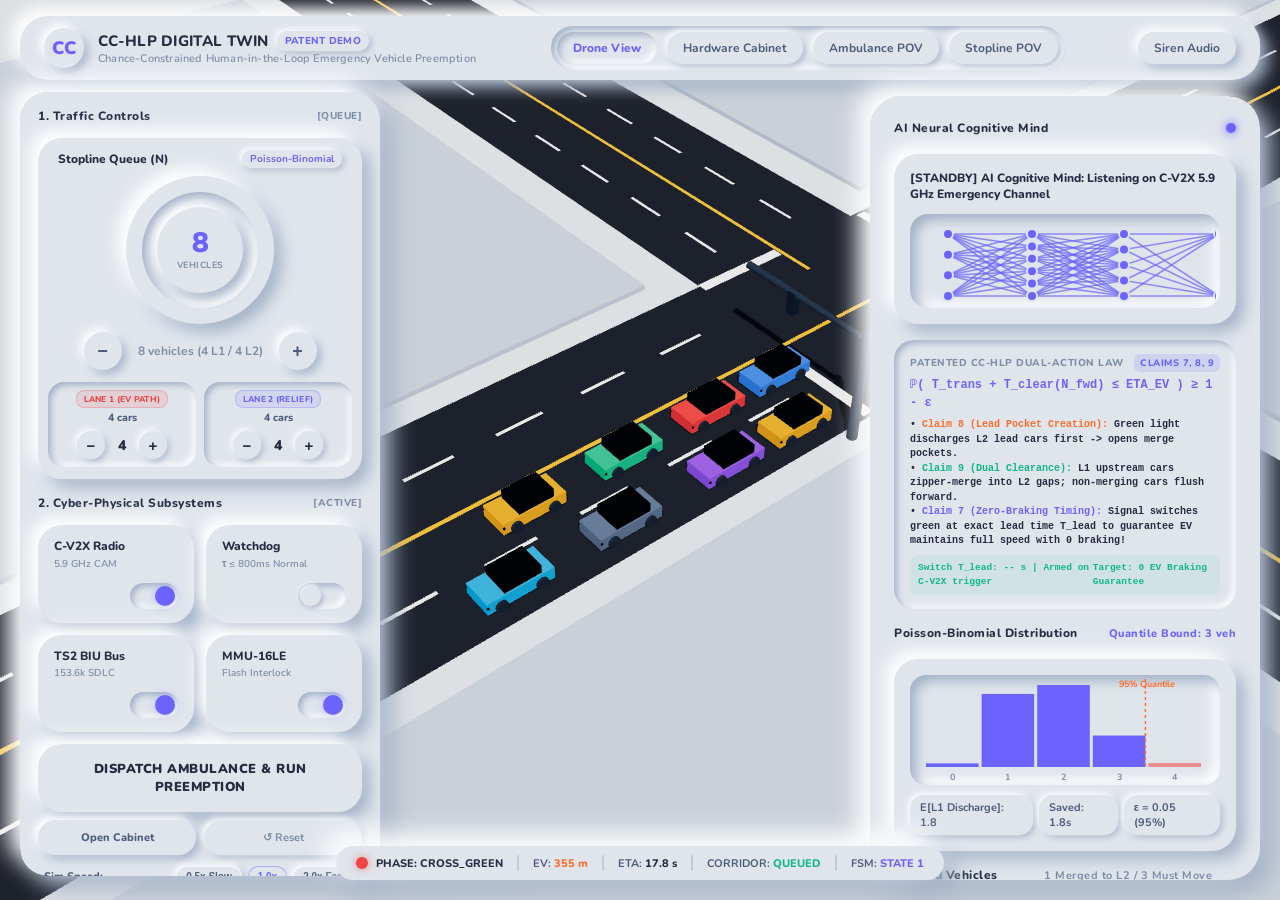
==== cchlp_digital_twin/index.html @ b114ee52 "feat(cchlp): add interactive Three.js digital twin with GitHub Pages deployment and CI workflow" ====
<!DOCTYPE html>
<html lang="en">
<head>
  <meta charset="UTF-8">
  <meta name="viewport" content="width=device-width, initial-scale=1.0">
  <title>CC-HLP Cyber-Physical Digital Twin // Neumorphic Smart-Control Suite</title>
  <link rel="icon" type="image/svg+xml" href="favicon.svg">
  <link rel="preconnect" href="https://fonts.googleapis.com">
  <link rel="preconnect" href="https://fonts.gstatic.com" crossorigin>
  <link href="https://fonts.googleapis.com/css2?family=Nunito:wght@400;600;700;800;900&family=Poppins:wght@400;500;600;700&display=swap" rel="stylesheet">
  <style>
    :root {
      /* Neumorphism Signature Palette */
      --neu-bg: #E0E5EC;
      --neu-light: #FFFFFF;
      --neu-dark: #A3B1C6;
      --neu-slate: #4D5B7C;
      --neu-dark-slate: #242D42;
      --neu-muted: #7E8DA6;
      
      /* Accessibility & Emergency Accents */
      --accent-purple: #6C63FF;
      --accent-purple-glow: rgba(108, 99, 255, 0.35);
      --accent-orange: #FF6D29;
      --accent-green: #10B981;
      --accent-red: #EF4444;
      --accent-amber: #F59E0B;
      --accent-cyan: #0284C7;

      /* Standard Shadows */
      --shadow-extruded: -8px -8px 16px var(--neu-light), 8px 8px 16px var(--neu-dark);
      --shadow-extruded-lg: -12px -12px 24px var(--neu-light), 12px 12px 24px var(--neu-dark);
      --shadow-extruded-sm: -4px -4px 10px var(--neu-light), 4px 4px 10px var(--neu-dark);
      --shadow-extruded-xs: -2px -2px 6px var(--neu-light), 2px 2px 6px var(--neu-dark);

      /* Inset (Pressed / Wells / Tracks) */
      --shadow-inset: inset 4px 4px 8px var(--neu-dark), inset -4px -4px 8px var(--neu-light);
      --shadow-inset-deep: inset 6px 6px 12px var(--neu-dark), inset -6px -6px 12px var(--neu-light);
      --shadow-inset-sm: inset 3px 3px 6px var(--neu-dark), inset -3px -3px 6px var(--neu-light);

      --font-stack: 'Nunito', 'Poppins', -apple-system, BlinkMacSystemFont, "Segoe UI", Roboto, sans-serif;
    }

    * {
      box-sizing: border-box;
      margin: 0;
      padding: 0;
      user-select: none;
      -webkit-font-smoothing: antialiased;
    }

    body, html {
      width: 100%;
      height: 100%;
      overflow: hidden;
      background-color: var(--neu-bg);
      font-family: var(--font-stack);
      color: var(--neu-slate);
    }

    /* 3D WebGL Canvas Layer */
    #webgl-canvas {
      position: absolute;
      top: 0;
      left: 0;
      width: 100%;
      height: 100%;
      z-index: 1;
      outline: none;
    }

    /* Neumorphic Top Navigation Bar */
    header {
      position: absolute;
      top: 16px;
      left: 20px;
      right: 20px;
      height: 64px;
      z-index: 10;
      display: flex;
      align-items: center;
      justify-content: space-between;
      padding: 0 24px;
      background: var(--neu-bg);
      border-radius: 28px;
      box-shadow: var(--shadow-extruded);
    }

    .brand-group {
      display: flex;
      align-items: center;
      gap: 14px;
    }

    .logo-badge {
      width: 40px;
      height: 40px;
      border-radius: 50%;
      background: var(--neu-bg);
      box-shadow: var(--shadow-extruded-sm);
      display: flex;
      align-items: center;
      justify-content: center;
      font-weight: 900;
      font-size: 18px;
      color: var(--accent-purple);
    }

    .brand-title h1 {
      font-size: 15px;
      font-weight: 800;
      color: var(--neu-dark-slate);
      letter-spacing: 0.3px;
      display: flex;
      align-items: center;
      gap: 8px;
    }

    .brand-title p {
      font-size: 11px;
      font-weight: 600;
      color: var(--neu-muted);
      letter-spacing: 0.2px;
    }

    /* Camera Switcher Buttons (Neumorphic Inset/Extruded Toggle Group) */
    .camera-switcher {
      display: flex;
      gap: 10px;
      background: var(--neu-bg);
      padding: 6px;
      border-radius: 24px;
      box-shadow: var(--shadow-inset-sm);
    }

    .cam-btn {
      background: var(--neu-bg);
      border: none;
      color: var(--neu-slate);
      padding: 8px 16px;
      border-radius: 20px;
      font-size: 12px;
      font-weight: 700;
      font-family: inherit;
      cursor: pointer;
      transition: all 0.2s cubic-bezier(0.4, 0, 0.2, 1);
      display: flex;
      align-items: center;
      gap: 6px;
      box-shadow: var(--shadow-extruded-xs);
    }

    .cam-btn:hover {
      color: var(--neu-dark-slate);
      transform: translateY(-1px);
    }

    .cam-btn.active {
      color: var(--accent-purple);
      box-shadow: var(--shadow-inset-sm);
      transform: translateY(0);
      font-weight: 800;
    }

    .header-actions {
      display: flex;
      align-items: center;
      gap: 12px;
    }

    .siren-toggle {
      background: var(--neu-bg);
      border: none;
      border-radius: 20px;
      color: var(--neu-slate);
      padding: 8px 16px;
      font-size: 12px;
      font-weight: 700;
      font-family: inherit;
      cursor: pointer;
      display: flex;
      align-items: center;
      gap: 6px;
      box-shadow: var(--shadow-extruded-sm);
      transition: all 0.2s ease;
    }

    .siren-toggle:hover {
      transform: translateY(-1px);
    }

    .siren-toggle.active {
      box-shadow: var(--shadow-inset-sm);
      color: var(--accent-red);
      font-weight: 800;
    }

    /* Left Control Sidebar in Soft Neumorphism */
    .left-panel {
      position: absolute;
      top: 92px;
      left: 20px;
      width: 360px;
      max-height: calc(100vh - 116px);
      z-index: 10;
      background: var(--neu-bg);
      border-radius: 28px;
      padding: 16px 18px 32px 18px;
      overflow-y: auto;
      box-shadow: var(--shadow-extruded-lg);
      display: flex;
      flex-direction: column;
      gap: 12px;
      transition: transform 0.4s cubic-bezier(0.16, 1, 0.3, 1), opacity 0.35s ease;
    }

    .panel-heading {
      font-size: 12px;
      font-weight: 800;
      letter-spacing: 0.5px;
      color: var(--neu-dark-slate);
      display: flex;
      align-items: center;
      justify-content: space-between;
      padding-bottom: 2px;
    }

    /* =========================================================================
       SIGNATURE NEUMORPHIC THERMOSTAT DIAL (QUEUE COUNT N)
       ========================================================================= */
    .dial-card {
      background: var(--neu-bg);
      border-radius: 24px;
      padding: 12px 10px;
      box-shadow: var(--shadow-extruded);
      display: flex;
      flex-direction: column;
      align-items: center;
      gap: 8px;
    }

    .dial-header {
      width: 100%;
      display: flex;
      justify-content: space-between;
      align-items: center;
      padding: 0 10px;
    }

    .dial-header h3 {
      font-size: 12px;
      font-weight: 800;
      color: var(--neu-dark-slate);
    }

    .dial-header span {
      font-size: 10px;
      font-weight: 700;
      color: var(--accent-purple);
      background: var(--neu-bg);
      padding: 2px 8px;
      border-radius: 10px;
      box-shadow: var(--shadow-extruded-xs);
    }

    .thermostat-dial-wrapper {
      position: relative;
      width: 148px;
      height: 148px;
      display: flex;
      align-items: center;
      justify-content: center;
    }

    /* Outer Extruded Base Ring */
    .dial-outer-ring {
      width: 148px;
      height: 148px;
      border-radius: 50%;
      background: var(--neu-bg);
      box-shadow: var(--shadow-extruded);
      display: flex;
      align-items: center;
      justify-content: center;
    }

    /* Concave Inset Track Ring */
    .dial-inset-track {
      width: 116px;
      height: 116px;
      border-radius: 50%;
      background: var(--neu-bg);
      box-shadow: var(--shadow-inset-deep);
      display: flex;
      align-items: center;
      justify-content: center;
    }

    /* Center Extruded Knob */
    .dial-center-knob {
      width: 86px;
      height: 86px;
      border-radius: 50%;
      background: var(--neu-bg);
      box-shadow: -5px -5px 12px var(--neu-light), 5px 5px 12px var(--neu-dark);
      display: flex;
      flex-direction: column;
      align-items: center;
      justify-content: center;
      cursor: pointer;
      transition: transform 0.2s cubic-bezier(0.175, 0.885, 0.32, 1.275);
    }

    .dial-center-knob:hover {
      transform: scale(1.02);
    }

    .dial-center-knob:active {
      box-shadow: var(--shadow-inset-sm);
    }

    .dial-val-number {
      font-size: 28px;
      font-weight: 900;
      line-height: 1;
      color: var(--accent-purple);
      letter-spacing: -1px;
    }

    .dial-val-label {
      font-size: 9px;
      font-weight: 700;
      color: var(--neu-muted);
      text-transform: uppercase;
      letter-spacing: 0.5px;
      margin-top: 2px;
    }

    /* Stepper Buttons for Circular Dial */
    .dial-controls {
      display: flex;
      align-items: center;
      gap: 16px;
    }

    .dial-btn {
      width: 38px;
      height: 38px;
      border-radius: 50%;
      background: var(--neu-bg);
      border: none;
      box-shadow: var(--shadow-extruded-sm);
      color: var(--neu-slate);
      font-size: 18px;
      font-weight: 800;
      cursor: pointer;
      display: flex;
      align-items: center;
      justify-content: center;
      transition: all 0.15s ease;
    }

    .dial-btn:hover {
      color: var(--accent-purple);
      transform: scale(1.05);
    }

    .dial-btn:active {
      box-shadow: var(--shadow-inset-sm);
      transform: scale(0.96);
    }

    /* Independent Dual-Lane Stepper Grid */
    .lane-queue-grid {
      width: 100%;
      display: grid;
      grid-template-columns: 1fr 1fr;
      gap: 8px;
      margin-top: 4px;
    }

    .lane-queue-card {
      background: var(--neu-bg);
      border-radius: 16px;
      padding: 8px 6px;
      box-shadow: var(--shadow-inset-sm);
      display: flex;
      flex-direction: column;
      align-items: center;
      gap: 6px;
    }

    .lane-queue-header {
      display: flex;
      flex-direction: column;
      align-items: center;
      gap: 2px;
      width: 100%;
    }

    .lane-badge {
      font-size: 8.5px;
      font-weight: 800;
      padding: 2px 7px;
      border-radius: 8px;
      letter-spacing: 0.3px;
    }

    .l1-badge {
      background: rgba(239, 68, 68, 0.12);
      color: var(--accent-red);
      border: 1px solid rgba(239, 68, 68, 0.25);
    }

    .l2-badge {
      background: rgba(108, 99, 255, 0.12);
      color: var(--accent-purple);
      border: 1px solid rgba(108, 99, 255, 0.25);
    }

    .lane-count-val {
      font-size: 10.5px;
      font-weight: 800;
      color: var(--neu-slate);
    }

    .lane-stepper-row {
      display: flex;
      align-items: center;
      justify-content: center;
      gap: 8px;
    }

    .dial-btn-sm {
      width: 28px;
      height: 28px;
      border-radius: 50%;
      background: var(--neu-bg);
      border: none;
      box-shadow: var(--shadow-extruded-xs);
      color: var(--neu-dark-slate);
      font-size: 15px;
      font-weight: 800;
      cursor: pointer;
      display: flex;
      align-items: center;
      justify-content: center;
      transition: all 0.15s ease;
    }

    .dial-btn-sm:hover {
      box-shadow: -2px -2px 6px var(--neu-light), 2px 2px 6px var(--neu-dark);
      color: var(--accent-purple);
    }

    .dial-btn-sm:active {
      box-shadow: var(--shadow-inset-xs);
      transform: scale(0.94);
    }

    .lane-stepper-display {
      font-size: 14px;
      font-weight: 900;
      color: var(--neu-dark-slate);
      min-width: 18px;
      text-align: center;
    }

    /* =========================================================================
       4 ROOM TOGGLE CARDS (CYBER-PHYSICAL SUBSYSTEMS)
       ========================================================================= */
    .toggle-grid {
      display: grid;
      grid-template-columns: repeat(2, 1fr);
      gap: 12px;
    }

    .neu-toggle-card {
      background: var(--neu-bg);
      border-radius: 24px;
      padding: 14px 16px;
      box-shadow: var(--shadow-extruded);
      display: flex;
      flex-direction: column;
      justify-content: space-between;
      gap: 12px;
      transition: all 0.2s ease;
      cursor: pointer;
    }

    .neu-toggle-card:hover {
      transform: translateY(-2px);
    }

    .toggle-text h4 {
      font-size: 12px;
      font-weight: 800;
      color: var(--neu-dark-slate);
      line-height: 1.3;
    }

    .toggle-text p {
      font-size: 10px;
      font-weight: 600;
      color: var(--neu-muted);
      margin-top: 2px;
    }

    /* Neumorphic Sliding Switch */
    .neu-switch {
      align-self: flex-end;
      width: 48px;
      height: 26px;
      border-radius: 13px;
      background: var(--neu-bg);
      box-shadow: var(--shadow-inset-sm);
      position: relative;
      cursor: pointer;
      transition: background 0.25s ease;
    }

    .neu-switch-knob {
      position: absolute;
      top: 3px;
      left: 3px;
      width: 20px;
      height: 20px;
      border-radius: 50%;
      background: var(--neu-bg);
      box-shadow: -2px -2px 5px var(--neu-light), 2px 2px 5px var(--neu-dark);
      transition: transform 0.25s cubic-bezier(0.175, 0.885, 0.32, 1.275), background 0.2s ease;
    }

    .neu-toggle-card.active .neu-switch-knob {
      transform: translateX(22px);
      background: var(--accent-purple);
      box-shadow: 0 0 10px var(--accent-purple-glow);
    }

    .neu-toggle-card.danger.active .neu-switch-knob {
      transform: translateX(22px);
      background: var(--accent-red);
      box-shadow: 0 0 10px rgba(239, 68, 68, 0.5);
    }

    /* =========================================================================
       PILL SLIDERS (CONTINUOUS SIMULATION PARAMETERS)
       ========================================================================= */
    .slider-card {
      background: var(--neu-bg);
      border-radius: 24px;
      padding: 16px 18px;
      box-shadow: var(--shadow-extruded);
      display: flex;
      flex-direction: column;
      gap: 10px;
    }

    .slider-label-row {
      display: flex;
      justify-content: space-between;
      align-items: center;
      font-size: 12px;
      font-weight: 700;
      color: var(--neu-slate);
    }

    .slider-val-tag {
      font-weight: 800;
      color: var(--accent-purple);
      font-size: 12px;
    }

    /* Inset Pill Slider Track */
    .pill-slider-container {
      position: relative;
      width: 100%;
      height: 16px;
      background: var(--neu-bg);
      border-radius: 8px;
      box-shadow: var(--shadow-inset-deep);
      display: flex;
      align-items: center;
      cursor: pointer;
    }

    .pill-slider-fill {
      height: 10px;
      margin-left: 3px;
      border-radius: 5px;
      background: linear-gradient(90deg, #6C63FF, #8B85FF);
      pointer-events: none;
      transition: width 0.08s ease;
    }

    .pill-slider-input {
      position: absolute;
      top: 0;
      left: 0;
      width: 100%;
      height: 100%;
      opacity: 0;
      cursor: pointer;
      margin: 0;
    }

    /* =========================================================================
       TACTILE ACTION BUTTONS
       ========================================================================= */
    .btn-neu-primary {
      background: var(--neu-bg);
      color: var(--neu-dark-slate);
      border: none;
      padding: 16px 20px;
      border-radius: 24px;
      font-family: inherit;
      font-weight: 900;
      font-size: 13px;
      letter-spacing: 0.5px;
      cursor: pointer;
      display: flex;
      align-items: center;
      justify-content: center;
      gap: 10px;
      box-shadow: var(--shadow-extruded);
      transition: all 0.2s cubic-bezier(0.16, 1, 0.3, 1);
    }

    .btn-neu-primary:hover {
      transform: translateY(-2px);
      color: var(--accent-purple);
      box-shadow: var(--shadow-extruded-lg);
    }

    .btn-neu-primary:active, .btn-neu-primary.running {
      transform: translateY(1px);
      box-shadow: var(--shadow-inset);
      color: var(--accent-purple);
    }

    .btn-neu-cabinet {
      background: var(--neu-bg);
      border: none;
      color: var(--neu-slate);
      padding: 13px 18px;
      border-radius: 20px;
      font-family: inherit;
      font-weight: 800;
      font-size: 12px;
      cursor: pointer;
      display: flex;
      align-items: center;
      justify-content: center;
      gap: 8px;
      box-shadow: var(--shadow-extruded-sm);
      transition: all 0.2s ease;
    }

    .btn-neu-cabinet:hover {
      color: var(--accent-purple);
      transform: translateY(-1px);
    }

    .btn-neu-cabinet:active {
      box-shadow: var(--shadow-inset-sm);
      transform: translateY(0);
    }

    .btn-neu-reset {
      background: var(--neu-bg);
      border: none;
      color: var(--neu-muted);
      padding: 11px 16px;
      border-radius: 18px;
      font-family: inherit;
      font-weight: 700;
      font-size: 12px;
      cursor: pointer;
      box-shadow: var(--shadow-extruded-xs);
      transition: all 0.2s;
    }

    .btn-neu-reset:hover {
      color: var(--neu-dark-slate);
    }

    .btn-neu-reset:active {
      box-shadow: var(--shadow-inset-sm);
    }

    .sim-speed-btn {
      background: var(--neu-bg);
      border: 1px solid rgba(255, 255, 255, 0.7);
      border-radius: 12px;
      padding: 4px 9px;
      font-size: 10px;
      font-weight: 800;
      color: var(--neu-slate);
      box-shadow: var(--shadow-extruded-xs);
      cursor: pointer;
      transition: all 0.2s cubic-bezier(0.16, 1, 0.3, 1);
    }

    .sim-speed-btn:hover {
      color: var(--accent-purple);
      transform: translateY(-1px);
    }

    .sim-speed-btn.active {
      box-shadow: var(--shadow-inset-xs);
      color: var(--accent-purple);
      border-color: rgba(108, 99, 255, 0.45);
      background: var(--neu-bg);
    }

    /* =========================================================================
       RIGHT AI MIND & PATENT COGNITIVE PANEL
       ========================================================================= */
    .right-panel {
      position: absolute;
      top: 96px;
      right: 20px;
      width: 390px;
      max-height: calc(100vh - 116px);
      z-index: 10;
      background: var(--neu-bg);
      border-radius: 32px;
      padding: 24px;
      overflow-y: auto;
      box-shadow: var(--shadow-extruded-lg);
      display: flex;
      flex-direction: column;
      gap: 20px;
    }

    /* AI Neural Cognitive Monitor */
    .neu-neural-card {
      background: var(--neu-bg);
      border-radius: 24px;
      padding: 16px;
      box-shadow: var(--shadow-extruded);
      display: flex;
      flex-direction: column;
      gap: 12px;
    }

    .thinking-status {
      display: flex;
      align-items: center;
      gap: 8px;
      font-size: 12px;
      font-weight: 800;
      color: var(--neu-dark-slate);
    }

    .pulse-dot {
      width: 10px;
      height: 10px;
      border-radius: 50%;
      background: var(--accent-purple);
      box-shadow: 0 0 10px var(--accent-purple);
      animation: pulse-ring 1.8s infinite;
    }

    @keyframes pulse-ring {
      0% { transform: scale(0.9); opacity: 0.6; }
      50% { transform: scale(1.3); opacity: 1; }
      100% { transform: scale(0.9); opacity: 0.6; }
    }

    .neu-svg-box {
      width: 100%;
      height: 94px;
      background: var(--neu-bg);
      border-radius: 18px;
      box-shadow: var(--shadow-inset-deep);
      overflow: hidden;
      padding: 4px;
    }

    /* Math Formula Block */
    .neu-math-block {
      background: var(--neu-bg);
      border-radius: 20px;
      padding: 14px 16px;
      box-shadow: var(--shadow-inset-sm);
      font-family: 'Courier New', monospace;
      font-size: 12px;
      line-height: 1.5;
      color: var(--neu-dark-slate);
    }

    .math-formula-title {
      font-size: 10px;
      text-transform: uppercase;
      color: var(--neu-muted);
      margin-bottom: 4px;
      font-family: var(--font-stack);
      font-weight: 800;
      letter-spacing: 0.5px;
    }

    /* Distribution Canvas Card */
    .neu-dist-card {
      background: var(--neu-bg);
      border-radius: 24px;
      padding: 16px;
      box-shadow: var(--shadow-extruded);
      display: flex;
      flex-direction: column;
      gap: 10px;
    }

    .cvs-inset-well {
      width: 100%;
      height: 110px;
      border-radius: 16px;
      background: var(--neu-bg);
      box-shadow: var(--shadow-inset-deep);
      overflow: hidden;
      display: flex;
      align-items: center;
      justify-content: center;
    }

    #dist-canvas {
      width: 100%;
      height: 110px;
      display: block;
    }

    .dist-meta {
      display: flex;
      justify-content: space-between;
      gap: 6px;
    }

    .dist-badge {
      background: var(--neu-bg);
      padding: 5px 10px;
      border-radius: 14px;
      box-shadow: var(--shadow-extruded-xs);
      font-size: 11px;
      font-weight: 700;
      color: var(--neu-slate);
    }

    /* Live Queued Vehicles Feasibility Feed */
    .vehicle-p-list {
      display: flex;
      flex-direction: column;
      gap: 8px;
      max-height: 160px;
      overflow-y: auto;
      padding: 4px;
    }

    .neu-v-item {
      display: flex;
      align-items: center;
      justify-content: space-between;
      background: var(--neu-bg);
      padding: 10px 14px;
      border-radius: 18px;
      box-shadow: var(--shadow-extruded-sm);
      font-size: 12px;
      font-weight: 700;
      transition: all 0.2s ease;
    }

    .neu-v-item:hover {
      transform: translateX(2px);
    }

    .neu-p-bar-track {
      width: 64px;
      height: 8px;
      background: var(--neu-bg);
      box-shadow: var(--shadow-inset-sm);
      border-radius: 4px;
      overflow: hidden;
      margin-left: 8px;
    }

    .neu-p-bar-fill {
      height: 100%;
      border-radius: 4px;
      transition: width 0.3s ease;
    }

    /* =========================================================================
       BOTTOM TELEMETRY BANNER
       ========================================================================= */
    .telemetry-banner {
      position: absolute;
      bottom: 20px;
      left: 50%;
      transform: translateX(-50%);
      z-index: 20;
      background: var(--neu-bg);
      border-radius: 24px;
      padding: 9px 20px;
      display: flex;
      align-items: center;
      gap: 14px;
      font-size: 11px;
      font-weight: 700;
      box-shadow: var(--shadow-extruded-lg);
      color: var(--neu-slate);
      white-space: nowrap;
      pointer-events: auto;
    }

    .signal-indicator {
      display: flex;
      align-items: center;
      gap: 8px;
      font-weight: 800;
      color: var(--neu-dark-slate);
    }

    .signal-bulb {
      width: 12px;
      height: 12px;
      border-radius: 50%;
      background: var(--accent-red);
      box-shadow: 0 0 10px rgba(239, 68, 68, 0.6);
      transition: all 0.3s ease;
    }

    .signal-bulb.green {
      background: var(--accent-green);
      box-shadow: 0 0 12px rgba(16, 185, 129, 0.8);
    }

    .signal-bulb.amber {
      background: var(--accent-amber);
      box-shadow: 0 0 12px rgba(245, 158, 11, 0.8);
    }

    .telemetry-divider {
      width: 2px;
      height: 16px;
      background: var(--neu-dark);
      border-radius: 1px;
      opacity: 0.5;
    }

    /* =========================================================================
       NEMA TS2 CABINET HARDWARE INSPECTION CARDS (RIGHT PANEL INTEGRATION)
       ========================================================================= */
    #panel-cabinet-view {
      animation: fadeIn 0.3s cubic-bezier(0.16, 1, 0.3, 1);
    }

    @keyframes fadeIn {
      from { opacity: 0; transform: translateY(8px); }
      to { opacity: 1; transform: translateY(0); }
    }

    .neu-hw-card {
      background: var(--neu-bg);
      border-radius: 16px;
      padding: 9px 12px;
      box-shadow: var(--shadow-extruded-sm);
      cursor: pointer;
      transition: all 0.2s;
      display: flex;
      flex-direction: column;
      gap: 4px;
      border: 1px solid rgba(255, 255, 255, 0.6);
    }

    .neu-hw-card:hover {
      transform: translateY(-2px);
      box-shadow: var(--shadow-extruded);
    }

    .neu-hw-card.selected {
      box-shadow: var(--shadow-inset-sm);
      background: var(--neu-bg);
      border-color: rgba(108, 99, 255, 0.4);
    }

    .hw-icon {
      font-size: 16px;
    }

    .hw-name {
      font-size: 12px;
      font-weight: 800;
      color: var(--neu-dark-slate);
    }

    .hw-claim {
      font-size: 9.5px;
      color: var(--accent-purple);
      font-weight: 800;
    }

    .hw-desc {
      font-size: 10.5px;
      font-weight: 600;
      color: var(--neu-muted);
      line-height: 1.35;
    }

    .neu-hw-detail {
      background: var(--neu-bg);
      border-radius: 16px;
      padding: 12px 14px;
      box-shadow: var(--shadow-inset-sm);
      font-size: 11px;
      line-height: 1.45;
    }

    /* Custom Neumorphic Scrollbar */
    ::-webkit-scrollbar {
      width: 6px;
    }
    ::-webkit-scrollbar-track {
      background: var(--neu-bg);
    }
    ::-webkit-scrollbar-thumb {
      background: var(--neu-dark);
      border-radius: 3px;
    }
  </style>
  <script src="three.min.js"></script>
</head>
<body>

  <!-- WebGL Render Canvas -->
  <div id="webgl-canvas"></div>

  <!-- Neumorphic Header -->
  <header>
    <div class="brand-group">
      <div class="logo-badge">CC</div>
      <div class="brand-title">
        <h1>CC-HLP DIGITAL TWIN <span style="font-size:10px; padding:3px 8px; border-radius:12px; background:var(--neu-bg); color:var(--accent-purple); box-shadow:var(--shadow-extruded-xs); font-weight:800;">PATENT DEMO</span></h1>
        <p>Chance-Constrained Human-in-the-Loop Emergency Vehicle Preemption</p>
      </div>
    </div>

    <!-- Camera Switcher -->
    <div class="camera-switcher">
      <button class="cam-btn active" id="btn-cam-drone" title="Wide Corridor Aerial View">Drone View</button>
      <button class="cam-btn" id="btn-cam-cabinet" title="Zoom into roadside hardware">Hardware Cabinet</button>
      <button class="cam-btn" id="btn-cam-ambulance" title="Follow approaching ambulance">Ambulance POV</button>
      <button class="cam-btn" id="btn-cam-stopline" title="Queued cars at stopline">Stopline POV</button>
    </div>

    <!-- Actions -->
    <div class="header-actions">
      <button class="siren-toggle" id="btn-siren-audio">Siren Audio</button>
    </div>
  </header>

  <!-- Left Simulation Controls Panel -->
  <div class="left-panel">
    <div class="panel-heading">
      <span>1. Traffic Controls</span>
      <span style="font-size:10px; font-weight:800; color:var(--neu-muted);">[QUEUE]</span>
    </div>

    <!-- SIGNATURE NEUMORPHIC THERMOSTAT DIAL (QUEUE COUNT N) -->
    <div class="dial-card">
      <div class="dial-header">
        <h3>Stopline Queue (N)</h3>
        <span id="dial-badge">Poisson-Binomial</span>
      </div>

      <div class="thermostat-dial-wrapper">
        <div class="dial-outer-ring">
          <div class="dial-inset-track">
            <div class="dial-center-knob" id="dial-knob" title="Click or use buttons to adjust cars">
              <span class="dial-val-number" id="dial-queue-num">8</span>
              <span class="dial-val-label">Vehicles</span>
            </div>
          </div>
        </div>
      </div>

      <!-- Stepper Buttons for Queue Dial -->
      <div class="dial-controls">
        <button class="dial-btn" id="btn-dial-minus" title="Decrease Queue">−</button>
        <span style="font-size:12px; font-weight:700; color:var(--neu-muted);" id="val-queue-count">8 vehicles (4 L1 / 4 L2)</span>
        <button class="dial-btn" id="btn-dial-plus" title="Increase Queue">+</button>
      </div>

      <!-- Independent Dual-Lane Steppers -->
      <div class="lane-queue-grid">
        <!-- Lane 1 Stepper -->
        <div class="lane-queue-card l1-card">
          <div class="lane-queue-header">
            <span class="lane-badge l1-badge">LANE 1 (EV PATH)</span>
            <span class="lane-count-val" id="val-l1-count">4 cars</span>
          </div>
          <div class="lane-stepper-row">
            <button class="dial-btn-sm" id="btn-l1-minus" title="Decrease Lane 1 Queue">−</button>
            <span class="lane-stepper-display" id="num-l1-display">4</span>
            <button class="dial-btn-sm" id="btn-l1-plus" title="Increase Lane 1 Queue">+</button>
          </div>
        </div>

        <!-- Lane 2 Stepper -->
        <div class="lane-queue-card l2-card">
          <div class="lane-queue-header">
            <span class="lane-badge l2-badge">LANE 2 (RELIEF)</span>
            <span class="lane-count-val" id="val-l2-count">4 cars</span>
          </div>
          <div class="lane-stepper-row">
            <button class="dial-btn-sm" id="btn-l2-minus" title="Decrease Lane 2 Queue">−</button>
            <span class="lane-stepper-display" id="num-l2-display">4</span>
            <button class="dial-btn-sm" id="btn-l2-plus" title="Increase Lane 2 Queue">+</button>
          </div>
        </div>
      </div>

      <!-- Hidden standard slider for sync & backward compatibility -->
      <input type="range" id="slider-queue" min="2" max="20" step="1" value="8" style="display:none;">
    </div>

    <div class="panel-heading" style="margin-top:4px;">
      <span>2. Cyber-Physical Subsystems</span>
      <span style="font-size:10px; font-weight:800; color:var(--neu-muted);">[ACTIVE]</span>
    </div>

    <!-- 4 ROOM TOGGLE CARDS (MATCHING USER REFERENCE DESIGN) -->
    <div class="toggle-grid">
      <!-- Card 1: C-V2X Radio / Participatory App -->
      <div class="neu-toggle-card active" id="card-toggle-v2x" title="Toggle 5.9 GHz C-V2X vehicular radio (CAM messages)">
        <div class="toggle-text">
          <h4>C-V2X Radio</h4>
          <p id="sub-v2x">5.9 GHz CAM</p>
        </div>
        <div class="neu-switch" id="switch-v2x">
          <div class="neu-switch-knob"></div>
        </div>
      </div>

      <!-- Card 2: Latency Watchdog -->
      <div class="neu-toggle-card danger" id="btn-toggle-latency" title="Toggle controller heartbeat watchdog timer (&tau; &le; 800ms)">
        <div class="toggle-text">
          <h4>Watchdog</h4>
          <p id="sub-watchdog">&tau; &le; 800ms Normal</p>
        </div>
        <div class="neu-switch" id="switch-latency">
          <div class="neu-switch-knob"></div>
        </div>
        <input type="checkbox" id="check-latency" style="display:none;">
      </div>

      <!-- Card 3: NEMA TS2 BIU Bus -->
      <div class="neu-toggle-card active" id="card-toggle-biu" title="Toggle 153.6 kbps NEMA TS2 BIU SDLC detector bus">
        <div class="toggle-text">
          <h4>TS2 BIU Bus</h4>
          <p id="sub-biu">153.6k SDLC</p>
        </div>
        <div class="neu-switch" id="switch-biu">
          <div class="neu-switch-knob"></div>
        </div>
      </div>

      <!-- Card 4: MMU Conflict Interlock -->
      <div class="neu-toggle-card active" id="card-toggle-mmu" title="Toggle MMU-16LE hardware conflict monitor interlock">
        <div class="toggle-text">
          <h4>MMU-16LE</h4>
          <p id="sub-mmu">Flash Interlock</p>
        </div>
        <div class="neu-switch" id="switch-mmu">
          <div class="neu-switch-knob"></div>
        </div>
      </div>
    </div>

    <!-- Prominent Action Controls -->
    <div style="display:flex; flex-direction:column; gap:8px;">
      <button class="btn-neu-primary" id="btn-run-preemption">
        <span>DISPATCH AMBULANCE & RUN PREEMPTION</span>
      </button>

      <div style="display:grid; grid-template-columns: 1fr 1fr; gap:8px;">
        <button class="btn-neu-cabinet" id="btn-open-cabinet-direct" style="padding:10px 8px; font-size:11px;">
          <span>Open Cabinet</span>
        </button>
        <button class="btn-neu-reset" id="btn-reset-sim" style="padding:10px 8px; font-size:11px;">
          <span>↺ Reset</span>
        </button>
      </div>

      <!-- Simulation Playback Speed -->
      <div style="display:flex; align-items:center; justify-content:space-between; padding:3px 6px;">
        <span style="font-size:11px; font-weight:800; color:var(--neu-slate);">Sim Speed:</span>
        <div style="display:flex; gap:6px;">
          <button class="sim-speed-btn" data-speed="0.5">0.5x Slow</button>
          <button class="sim-speed-btn active" data-speed="1.0">1.0x</button>
          <button class="sim-speed-btn" data-speed="2.0">2.0x Fast</button>
        </div>
      </div>
    </div>

    <div class="panel-heading" style="margin-top:2px;">
      <span>3. Dynamic Parameters</span>
      <span style="font-size:10px; font-weight:800; color:var(--neu-muted);">[PARAMS]</span>
    </div>

    <!-- Pill Slider 1: Ambulance Speed -->
    <div class="slider-card" style="padding:12px 14px; gap:6px;">
      <div class="slider-label-row">
        <span>Ambulance Velocity (v_EV)</span>
        <span class="slider-val-tag" id="val-speed">72 km/h (20 m/s)</span>
      </div>
      <div class="pill-slider-container" id="track-speed">
        <div class="pill-slider-fill" id="fill-speed" style="width: 65%;"></div>
        <input type="range" class="pill-slider-input" id="slider-speed" min="20" max="100" step="5" value="72">
      </div>
    </div>

    <!-- Pill Slider 2: Participatory Adoption -->
    <div class="slider-card" style="padding:12px 14px; gap:6px;">
      <div class="slider-label-row">
        <span>App Adoption (ρ_app)</span>
        <span class="slider-val-tag" id="val-adoption">75%</span>
      </div>
      <div class="pill-slider-container" id="track-adoption">
        <div class="pill-slider-fill" id="fill-adoption" style="width: 75%;"></div>
        <input type="range" class="pill-slider-input" id="slider-adoption" min="0" max="100" step="5" value="75">
      </div>
    </div>

    <!-- Pill Slider 3: Driver Reaction Profile -->
    <div class="slider-card" style="padding:12px 14px; gap:6px;">
      <div class="slider-label-row">
        <span>Driver Reaction Profile (μ)</span>
        <span class="slider-val-tag" id="val-profile">Alerted (μ=1.7s)</span>
      </div>
      <div class="pill-slider-container" id="track-profile">
        <div class="pill-slider-fill" id="fill-profile" style="width: 50%;"></div>
        <input type="range" class="pill-slider-input" id="slider-profile" min="1" max="3" step="1" value="2">
      </div>
    </div>
  </div>

  <!-- Right AI Mind & Patent Brain Panel (Dual Mode: AI Mind / Cabinet Rack) -->
  <div class="right-panel">
    <!-- View A: AI Neural Cognitive Mind (For Corridor Simulation) -->
    <div id="panel-ai-view" style="display:flex; flex-direction:column; gap:16px;">
      <div class="panel-heading">
        <span>AI Neural Cognitive Mind</span>
        <span class="pulse-dot"></span>
      </div>

      <!-- Real-Time AI Mind Activity Card -->
      <div class="neu-neural-card">
        <div class="thinking-status" id="neural-status-text">
          <span>COGNITIVE STATE: IDLE // READY</span>
        </div>
        <div class="neu-svg-box">
          <svg id="neural-svg" width="100%" height="94" style="display:block;"></svg>
        </div>
      </div>

      <!-- Patent Mathematical Law -->
      <div class="neu-math-block">
        <div class="math-formula-title" style="display:flex; justify-content:space-between; align-items:center;">
          <span>Patented CC-HLP Dual-Action Law</span>
          <span style="font-size:9.5px; background:rgba(108,99,255,0.15); color:var(--accent-purple); padding:2px 6px; border-radius:6px; font-weight:800;">CLAIMS 7, 8, 9</span>
        </div>
        <div style="font-weight:800; color:var(--accent-purple); font-size:12px; margin-top:4px;">
          ℙ( T_trans + T_clear(N_fwd) ≤ ETA_EV ) ≥ 1 - ε
        </div>
        <div style="color:var(--neu-dark-slate); font-size:10px; margin-top:6px; font-weight:700; line-height:1.45;">
          • <span style="color:var(--accent-orange);">Claim 8 (Lead Pocket Creation):</span> Green light discharges L2 lead cars first -> opens merge pockets.<br>
          • <span style="color:var(--accent-green);">Claim 9 (Dual Clearance):</span> L1 upstream cars zipper-merge into L2 gaps; non-merging cars flush forward.<br>
          • <span style="color:var(--accent-purple);">Claim 7 (Zero-Braking Timing):</span> Signal switches green at exact lead time T_lead to guarantee EV maintains full speed with 0 braking!
        </div>
        <div style="margin-top:6px; padding:6px 8px; border-radius:8px; background:rgba(16,185,129,0.08); font-size:9.5px; font-weight:700; color:var(--accent-green); display:flex; justify-content:space-between;">
          <span id="patent-dynamic-timing">T_lead: -- s | Forward: -- veh</span>
          <span id="patent-ev-guarantee">Clearance: 100% Guaranteed</span>
        </div>
      </div>

      <div class="panel-heading">
        <span>Poisson-Binomial Distribution</span>
        <span style="font-size:11px; font-weight:800; color:var(--accent-purple);" id="pb-crit-badge">N_leave: --</span>
      </div>

      <!-- Live Distribution Canvas Card -->
      <div class="neu-dist-card">
        <div class="cvs-inset-well">
          <canvas id="dist-canvas"></canvas>
        </div>
        <div class="dist-meta">
          <span class="dist-badge" id="lbl-mean-rem">E[N_leave]: --</span>
          <span class="dist-badge" id="lbl-lead-saved">Saved: --</span>
          <span class="dist-badge" id="lbl-risk-tol">&epsilon; = 0.05 (95%)</span>
        </div>
      </div>

      <div class="panel-heading">
        <span>Queued Vehicles Feasibility</span>
        <span style="font-size:11px; font-weight:700; color:var(--neu-muted);" id="lbl-queue-summary">--</span>
      </div>

      <!-- Live Vehicle Probability List -->
      <div class="vehicle-p-list" id="vehicle-p-container">
        <div style="font-size:12px; color:var(--neu-muted); padding:16px 0; text-align:center; font-weight:600;">
          Vehicles will be scanned upon ambulance approach.
        </div>
      </div>
    </div>

    <!-- View B: Hardware Rack Modules (For Cabinet Inspection - ZERO OVERLAP) -->
    <div id="panel-cabinet-view" style="display:none; flex-direction:column; gap:12px;">
      <div class="panel-heading">
        <span>Roadside Hardware Rack (NEMA TS2)</span>
        <span style="font-size:10px; font-weight:800; color:var(--accent-green); background:var(--neu-bg); padding:2px 8px; border-radius:10px; box-shadow:var(--shadow-extruded-xs);">NEMA TS2 TYPE 1</span>
      </div>

      <div style="display:flex; flex-direction:column; gap:8px;">
        <!-- 1. Edge Compute -->
        <div class="neu-hw-card selected" data-hw="edge">
          <div style="display:flex; align-items:center; justify-content:space-between;">
            <div style="display:flex; align-items:center; gap:8px;">
              <span class="hw-icon">[CPU]</span>
              <span class="hw-name">Edge Processor</span>
            </div>
            <span class="hw-claim">CLAIM 1 & 15</span>
          </div>
          <div class="hw-desc">Raspberry Pi 5 / Jetson Orin running 100ms deterministic CC-HLP daemon.</div>
        </div>

        <!-- 2. Galvanic Isolation -->
        <div class="neu-hw-card" data-hw="relay">
          <div style="display:flex; align-items:center; justify-content:space-between;">
            <div style="display:flex; align-items:center; gap:8px;">
              <span class="hw-icon">[RLY]</span>
              <span class="hw-name">Optocoupler Relay</span>
            </div>
            <span class="hw-claim">CLAIM 3</span>
          </div>
          <div class="hw-desc">2500 Vrms optical galvanic isolation to Preempt Test inputs.</div>
        </div>

        <!-- 3. TS2 BIU Backplane -->
        <div class="neu-hw-card" data-hw="ts2">
          <div style="display:flex; align-items:center; justify-content:space-between;">
            <div style="display:flex; align-items:center; gap:8px;">
              <span class="hw-icon">[BIU]</span>
              <span class="hw-name">NEMA TS2 BIU</span>
            </div>
            <span class="hw-claim">CLAIM 4</span>
          </div>
          <div class="hw-desc">153.6 kbps Port 1 SDLC synchronous bus to signal load switches.</div>
        </div>

        <!-- 4. MMU Interlock -->
        <div class="neu-hw-card" data-hw="mmu">
          <div style="display:flex; align-items:center; justify-content:space-between;">
            <div style="display:flex; align-items:center; gap:8px;">
              <span class="hw-icon">[MMU]</span>
              <span class="hw-name">MMU-16LE Monitor</span>
            </div>
            <span class="hw-claim">CLAIM 5 & 14</span>
          </div>
          <div class="hw-desc">Independent conflict crowbar trips flash within ≤ 450ms.</div>
        </div>

        <!-- 5. Watchdog Timer -->
        <div class="neu-hw-card" data-hw="watchdog">
          <div style="display:flex; align-items:center; justify-content:space-between;">
            <div style="display:flex; align-items:center; gap:8px;">
              <span class="hw-icon">[WDG]</span>
              <span class="hw-name">800ms Watchdog</span>
            </div>
            <span class="hw-claim">CLAIM 12</span>
          </div>
          <div class="hw-desc">Hardware heartbeat failsafe drops to State 3 on packet loss.</div>
        </div>

        <!-- 6. C-V2X Telematics -->
        <div class="neu-hw-card" data-hw="v2x">
          <div style="display:flex; align-items:center; justify-content:space-between;">
            <div style="display:flex; align-items:center; gap:8px;">
              <span class="hw-icon">[V2X]</span>
              <span class="hw-name">C-V2X Transceiver</span>
            </div>
            <span class="hw-claim">CLAIM 2</span>
          </div>
          <div class="hw-desc">5.9 GHz vehicular transceiver decoding ambulance & civilian CAMs.</div>
        </div>
      </div>

      <!-- Active Hardware Detail Callout -->
      <div class="neu-hw-detail" id="hw-active-detail">
        <strong style="color:var(--accent-purple);" id="hw-detail-title">EDGE COMPUTING PROCESSOR (RASPBERRY PI 5 / JETSON ORIN)</strong><br>
        <span id="hw-detail-body" style="color:var(--neu-muted);">
          Executes the CC-HLP decision loop deterministically at 100 ms discrete cycle intervals. Computes the exact discrete Poisson-Binomial recursive convolution in &lt;1.5 ms for up to 30 queued vehicles. Subordinate to the independent hardware conflict monitor.
        </span>
      </div>

      <button class="btn-neu-primary" id="btn-return-corridor" style="margin-top:4px;">
        <span>Back to Corridor View</span>
      </button>
    </div>
  </div>

  <!-- Bottom Telemetry Banner -->
  <div class="telemetry-banner">
    <div class="signal-indicator">
      <div class="signal-bulb" id="active-bulb"></div>
      <span id="lbl-signal-phase">CROSS_GREEN</span>
    </div>
    <div class="telemetry-divider"></div>
    <div>EV: <span style="font-weight:800; color:var(--accent-orange);" id="lbl-ev-dist">-- m</span></div>
    <div class="telemetry-divider"></div>
    <div>ETA: <span style="font-weight:800; color:var(--neu-dark-slate);" id="lbl-ev-eta">-- s</span></div>
    <div class="telemetry-divider"></div>
    <div>CORRIDOR: <span style="font-weight:800; color:var(--accent-green);" id="lbl-seam-width">OPEN</span></div>
    <div class="telemetry-divider"></div>
    <div>FSM: <span style="font-weight:800; color:var(--accent-purple);" id="lbl-fsm-mode">STATE 1</span></div>
  </div>

  <!-- Procedural 3D World & Simulation Engine -->
  <script>
    // =========================================================================
    // 1. BRAND PALETTE & CONSTANTS
    // =========================================================================
    const BRAND = {
      orange: 0xFF6D29,
      purple: 0x6C63FF,
      darkSlate: 0x242D42,
      slate: 0x4D5B7C,
      grey: 0xE0E5EC,
      white: 0xFFFFFF,
      green: 0x10B981,
      amber: 0xF59E0B,
      red: 0xEF4444,
      cyan: 0x0284C7,
      asphalt: 0x222630,
      curb: 0xB0BCCB,
    };

    // =========================================================================
    // 2. THREE.JS SCENE, CAMERA, & RENDERER SETUP
    // =========================================================================
    const container = document.getElementById('webgl-canvas');
    const scene = new THREE.Scene();
    
    // Daylit Neumorphic Atmosphere with clean linear depth fog
    scene.background = new THREE.Color(0xE0E5EC);
    scene.fog = new THREE.Fog(0xE0E5EC, 250, 950);

    const camera = new THREE.PerspectiveCamera(40, window.innerWidth / window.innerHeight, 0.5, 800);
    
    // Camera Preset Targets
    const CAM_PRESETS = {
      drone: { pos: new THREE.Vector3(42, 46, 52), look: new THREE.Vector3(2.0, 0, 20.0) },
      cabinet: { pos: new THREE.Vector3(9.6, 2.15, 12.8), look: new THREE.Vector3(11.2, 1.85, 7.2) },
      ambulance: { pos: new THREE.Vector3(2.0, 7.5, 22), look: new THREE.Vector3(2.0, 1.8, -20), isDynamic: true },
      stopline: { pos: new THREE.Vector3(2.0, 3.2, 1.0), look: new THREE.Vector3(2.0, 2.0, 45.0) },
    };

    let activeCamPreset = 'drone';
    let targetCamPos = CAM_PRESETS.drone.pos.clone();
    let targetCamLook = CAM_PRESETS.drone.look.clone();
    let currentCamLook = CAM_PRESETS.drone.look.clone();

    camera.position.copy(targetCamPos);
    camera.lookAt(currentCamLook);

    let renderer;
    try {
      renderer = new THREE.WebGLRenderer({ antialias: true, powerPreference: 'high-performance' });
    } catch (e) {
      console.warn('WebGLRenderer unavailable, using headless mock renderer:', e);
      renderer = {
        domElement: document.createElement('canvas'),
        setPixelRatio: () => {},
        setSize: () => {},
        shadowMap: {},
        render: () => {}
      };
    }
    renderer.setPixelRatio(Math.min(window.devicePixelRatio, 2.0));
    renderer.setSize(window.innerWidth, window.innerHeight);
    renderer.shadowMap.enabled = true;
    renderer.shadowMap.type = THREE.PCFSoftShadowMap;
    renderer.toneMapping = THREE.ACESFilmicToneMapping;
    renderer.toneMappingExposure = 1.2;
    container.appendChild(renderer.domElement);

    // =========================================================================
    // 3. LIGHTING (Crisp Architectural Daytime Sunlight)
    // =========================================================================
    const ambLight = new THREE.AmbientLight(0xE2E8F0, 1.6);
    scene.add(ambLight);

    const sunLight = new THREE.DirectionalLight(0xFFFFFF, 2.4);
    sunLight.position.set(60, 100, 45);
    sunLight.castShadow = true;
    sunLight.shadow.mapSize.width = 2048;
    sunLight.shadow.mapSize.height = 2048;
    sunLight.shadow.camera.near = 10;
    sunLight.shadow.camera.far = 250;
    const shadowExtent = 55;
    sunLight.shadow.camera.left = -shadowExtent;
    sunLight.shadow.camera.right = shadowExtent;
    sunLight.shadow.camera.top = shadowExtent;
    sunLight.shadow.camera.bottom = -shadowExtent;
    sunLight.shadow.bias = -0.0003;
    scene.add(sunLight);

    // Spotlight on Roadside Cabinet
    const cabinetSpot = new THREE.SpotLight(0x6C63FF, 2.4, 30, Math.PI / 4, 0.35);
    cabinetSpot.position.set(13.0, 9.0, 12.0);
    cabinetSpot.target.position.set(10.5, 1.85, 7.2);
    scene.add(cabinetSpot);
    scene.add(cabinetSpot.target);

    // =========================================================================
    // 4. PROCEDURAL 3D INTERSECTION ENVIRONMENT
    // =========================================================================
    const worldGroup = new THREE.Group();
    scene.add(worldGroup);

    // Ground Plane seamlessly matching Neumorphic surface
    const groundGeo = new THREE.PlaneGeometry(1600, 1600);
    const groundMat = new THREE.MeshStandardMaterial({ color: 0xD8DFE9, roughness: 0.95 });
    const groundMesh = new THREE.Mesh(groundGeo, groundMat);
    groundMesh.rotation.x = -Math.PI / 2;
    groundMesh.position.set(0, 0, 240);
    groundMesh.receiveShadow = true;
    worldGroup.add(groundMesh);

    // Road Ribbons
    function createRoadRibbon(w, l, posX = 0, posZ = 0, rotY = 0) {
      const roadGeo = new THREE.PlaneGeometry(w, l);
      const roadMat = new THREE.MeshStandardMaterial({
        color: BRAND.asphalt,
        roughness: 0.85,
        metalness: 0.1,
      });
      const road = new THREE.Mesh(roadGeo, roadMat);
      road.rotation.x = -Math.PI / 2;
      road.rotation.z = rotY;
      road.position.set(posX, 0.02, posZ);
      road.receiveShadow = true;
      worldGroup.add(road);
      return road;
    }

    // Main Corridor (Z axis, Width 16m = 4 lanes, extends from Z=-185m to Z=+665m)
    createRoadRibbon(16, 850, 0, 240, 0);
    // Cross Street (X axis, Width 14m = 4 lanes, extends from X=-210m to X=+210m)
    createRoadRibbon(14, 420, 0, 0, Math.PI / 2);

    // Sidewalk Blocks
    function createSidewalk(x, z, sx, sz) {
      const swGeo = new THREE.BoxGeometry(sx, 0.35, sz);
      const swMat = new THREE.MeshStandardMaterial({ color: BRAND.curb, roughness: 0.7 });
      const sw = new THREE.Mesh(swGeo, swMat);
      sw.position.set(x, 0.175, z);
      sw.receiveShadow = true;
      worldGroup.add(sw);
    }
    createSidewalk(40, 40, 60, 60);
    createSidewalk(-40, 40, 60, 60);
    createSidewalk(40, -40, 60, 60);
    createSidewalk(-40, -40, 60, 60);

    // Road Markings
    function createMarking(w, l, x, z, color = 0xFFFFFF) {
      const mGeo = new THREE.PlaneGeometry(w, l);
      const mMat = new THREE.MeshBasicMaterial({ color: color });
      const m = new THREE.Mesh(mGeo, mMat);
      m.rotation.x = -Math.PI / 2;
      m.position.set(x, 0.04, z);
      worldGroup.add(m);
      return m;
    }

    // Stoplines
    createMarking(7.6, 0.8, 4.0, 7.8, 0xFFFFFF); // Main EV approach stopline
    createMarking(7.6, 0.8, -4.0, -7.8, 0xFFFFFF);
    createMarking(0.8, 6.8, 7.8, -3.6, 0xFFFFFF);
    createMarking(0.8, 6.8, -7.8, 3.6, 0xFFFFFF);

    // Yellow Center Dividers
    createMarking(0.3, 660, 0, 330, 0xF59E0B); // South approach (Z = 0 to 660m)
    createMarking(0.3, 180, 0, -90, 0xF59E0B); // North outbound (Z = 0 to -180m)
    createMarking(200, 0.3, 105, 0, 0xF59E0B); // East cross street (X = 5 to 205m)
    createMarking(200, 0.3, -105, 0, 0xF59E0B); // West cross street (X = -5 to -205m)

    // White Lane Dashes - Main Corridor
    for (let z = 12; z <= 660; z += 6) {
      createMarking(0.25, 3.2, 4.0, z, 0xFFFFFF);
      createMarking(0.25, 3.2, -4.0, z, 0xFFFFFF);
    }
    for (let z = 12; z <= 180; z += 6) {
      createMarking(0.25, 3.2, 4.0, -z, 0xFFFFFF);
      createMarking(0.25, 3.2, -4.0, -z, 0xFFFFFF);
    }

    // White Lane Dashes - Cross Street
    for (let x = 12; x <= 200; x += 6) {
      createMarking(3.2, 0.25, x, 3.5, 0xFFFFFF);
      createMarking(3.2, 0.25, x, -3.5, 0xFFFFFF);
      createMarking(3.2, 0.25, -x, 3.5, 0xFFFFFF);
      createMarking(3.2, 0.25, -x, -3.5, 0xFFFFFF);
    }

    // =========================================================================
    // 5. INTERSECTION TRAFFIC SIGNAL MAST ARMS & 3-ASPECT HEADS
    // =========================================================================
    const signalHeads = {};

    function createSignalGantry(x, z, rotY) {
      const gantryGroup = new THREE.Group();
      gantryGroup.position.set(x, 0, z);
      gantryGroup.rotation.y = rotY;

      // Vertical Steel Pole
      const poleGeo = new THREE.CylinderGeometry(0.25, 0.32, 7.2, 16);
      const steelMat = new THREE.MeshStandardMaterial({ color: 0x475569, metalness: 0.6, roughness: 0.3 });
      const pole = new THREE.Mesh(poleGeo, steelMat);
      pole.position.y = 3.6;
      pole.castShadow = true;
      gantryGroup.add(pole);

      // Horizontal Mast Arm
      const armGeo = new THREE.CylinderGeometry(0.18, 0.22, 9.5, 16);
      const arm = new THREE.Mesh(armGeo, steelMat);
      arm.rotation.z = Math.PI / 2;
      arm.position.set(4.4, 6.8, 0);
      arm.castShadow = true;
      gantryGroup.add(arm);

      // Signal Head Box
      const headGeo = new THREE.BoxGeometry(0.55, 1.45, 0.45);
      const headMat = new THREE.MeshStandardMaterial({ color: 0x1E293B, roughness: 0.5 });
      const head = new THREE.Mesh(headGeo, headMat);
      head.position.set(5.5, 6.2, 0);
      gantryGroup.add(head);

      // Bulbs
      function createBulb(yOffset, color) {
        const bGeo = new THREE.SphereGeometry(0.16, 16, 16);
        const bMat = new THREE.MeshStandardMaterial({
          color: 0x222222,
          emissive: 0x000000,
          roughness: 0.2,
        });
        const bulb = new THREE.Mesh(bGeo, bMat);
        bulb.position.set(0, yOffset, 0.24);
        head.add(bulb);
        return bulb;
      }

      const redBulb = createBulb(0.42, BRAND.red);
      const amberBulb = createBulb(0.0, BRAND.amber);
      const greenBulb = createBulb(-0.42, BRAND.green);

      worldGroup.add(gantryGroup);
      return { redBulb, amberBulb, greenBulb };
    }

    signalHeads.approach = createSignalGantry(8.6, 10.0, Math.PI);
    signalHeads.cross = createSignalGantry(10.0, -8.6, -Math.PI / 2);

    function setSignalPhase(phase) {
      function setBulbState(bulb, activeColor, isOn) {
        if (isOn) {
          bulb.material.color.setHex(activeColor);
          bulb.material.emissive.setHex(activeColor);
          bulb.material.emissiveIntensity = 2.4;
        } else {
          bulb.material.color.setHex(0x222222);
          bulb.material.emissive.setHex(0x000000);
          bulb.material.emissiveIntensity = 0.0;
        }
      }

      const a = signalHeads.approach;
      const c = signalHeads.cross;
      const activeBulbEl = document.getElementById('active-bulb');
      const phaseLabelEl = document.getElementById('lbl-signal-phase');

      if (phase === 'CROSS_GREEN') {
        setBulbState(a.redBulb, BRAND.red, true);
        setBulbState(a.amberBulb, BRAND.amber, false);
        setBulbState(a.greenBulb, BRAND.green, false);

        setBulbState(c.redBulb, BRAND.red, false);
        setBulbState(c.amberBulb, BRAND.amber, false);
        setBulbState(c.greenBulb, BRAND.green, true);

        activeBulbEl.className = 'signal-bulb';
        phaseLabelEl.innerText = 'PHASE: CROSS_GREEN';
      } else if (phase === 'TRANS_YELLOW') {
        setBulbState(a.redBulb, BRAND.red, true);
        setBulbState(a.amberBulb, BRAND.amber, false);
        setBulbState(a.greenBulb, BRAND.green, false);

        setBulbState(c.redBulb, BRAND.red, false);
        setBulbState(c.amberBulb, BRAND.amber, true);
        setBulbState(c.greenBulb, BRAND.green, false);

        activeBulbEl.className = 'signal-bulb amber';
        phaseLabelEl.innerText = 'PHASE: TRANS_YELLOW';
      } else if (phase === 'ALL_RED') {
        setBulbState(a.redBulb, BRAND.red, true);
        setBulbState(a.amberBulb, BRAND.amber, false);
        setBulbState(a.greenBulb, BRAND.green, false);

        setBulbState(c.redBulb, BRAND.red, true);
        setBulbState(c.amberBulb, BRAND.amber, false);
        setBulbState(c.greenBulb, BRAND.green, false);

        activeBulbEl.className = 'signal-bulb';
        phaseLabelEl.innerText = 'PHASE: ALL_RED';
      } else if (phase === 'PREEMPT_GREEN') {
        setBulbState(a.redBulb, BRAND.red, false);
        setBulbState(a.amberBulb, BRAND.amber, false);
        setBulbState(a.greenBulb, BRAND.green, true);

        setBulbState(c.redBulb, BRAND.red, true);
        setBulbState(c.amberBulb, BRAND.amber, false);
        setBulbState(c.greenBulb, BRAND.green, false);

        activeBulbEl.className = 'signal-bulb green';
        phaseLabelEl.innerText = 'PHASE: PREEMPT_GREEN';
      } else if (phase === 'FAILSAFE_FLASH') {
        const flashOn = (Date.now() % 1000) > 500;
        setBulbState(a.redBulb, BRAND.red, flashOn);
        setBulbState(a.amberBulb, BRAND.amber, false);
        setBulbState(a.greenBulb, BRAND.green, false);

        setBulbState(c.redBulb, BRAND.red, flashOn);
        setBulbState(c.amberBulb, BRAND.amber, false);
        setBulbState(c.greenBulb, BRAND.green, false);

        activeBulbEl.className = 'signal-bulb';
        phaseLabelEl.innerText = 'PHASE: FAILSAFE_FLASH (MMU 1.0 Hz CROWBAR)';
      }
    }

    setSignalPhase('CROSS_GREEN');

    // =========================================================================
    // 6. ROADSIDE CONTROLLER CABINET (NEMA TS2 TYPE 1 / IRC:SP:41)
    // =========================================================================
    const cabinetGroup = new THREE.Group();
    cabinetGroup.position.set(10.5, 0, 7.2);
    worldGroup.add(cabinetGroup);

    // Concrete Equipment Pad
    const padGeo = new THREE.BoxGeometry(2.4, 0.45, 1.8);
    const padMat = new THREE.MeshStandardMaterial({ color: 0x94A3B8, roughness: 0.9 });
    const pad = new THREE.Mesh(padGeo, padMat);
    pad.position.y = 0.225;
    pad.receiveShadow = true;
    cabinetGroup.add(pad);

    // Brushed Aluminum Materials
    const brushedAlumMat = new THREE.MeshStandardMaterial({
      color: 0xCBD5E1,
      metalness: 0.85,
      roughness: 0.25,
    });
    const darkRackMat = new THREE.MeshStandardMaterial({
      color: 0x1E293B,
      metalness: 0.5,
      roughness: 0.7,
    });
    const railMat = new THREE.MeshStandardMaterial({
      color: 0x94A3B8,
      metalness: 0.9,
      roughness: 0.2,
    });

    // Open-Front Cabinet Shell (Back, Sides, Floor, Roof)
    // 1. Back Wall
    const backWallGeo = new THREE.BoxGeometry(1.8, 2.6, 0.06);
    const backWall = new THREE.Mesh(backWallGeo, brushedAlumMat);
    backWall.position.set(0, 1.75, -0.57);
    backWall.castShadow = true;
    cabinetGroup.add(backWall);

    // 2. Left Wall
    const sideWallGeo = new THREE.BoxGeometry(0.06, 2.6, 1.2);
    const leftWall = new THREE.Mesh(sideWallGeo, brushedAlumMat);
    leftWall.position.set(-0.87, 1.75, 0);
    leftWall.castShadow = true;
    cabinetGroup.add(leftWall);

    // 3. Right Wall
    const rightWall = new THREE.Mesh(sideWallGeo, brushedAlumMat);
    rightWall.position.set(0.87, 1.75, 0);
    rightWall.castShadow = true;
    cabinetGroup.add(rightWall);

    // 4. Floor Plate
    const floorGeo = new THREE.BoxGeometry(1.8, 0.06, 1.2);
    const floorMesh = new THREE.Mesh(floorGeo, brushedAlumMat);
    floorMesh.position.set(0, 0.48, 0);
    cabinetGroup.add(floorMesh);

    // 5. Rain Hood (Roof)
    const roofGeo = new THREE.BoxGeometry(1.9, 0.12, 1.3);
    const roof = new THREE.Mesh(roofGeo, brushedAlumMat);
    roof.position.set(0, 3.1, 0);
    roof.castShadow = true;
    cabinetGroup.add(roof);

    // C-V2X Dome Antenna
    const antPoleGeo = new THREE.CylinderGeometry(0.04, 0.04, 2.8, 12);
    const antPole = new THREE.Mesh(antPoleGeo, new THREE.MeshStandardMaterial({ color: 0x334155, metalness: 0.8 }));
    antPole.position.set(0.7, 4.4, 0);
    cabinetGroup.add(antPole);

    const antDomeGeo = new THREE.SphereGeometry(0.18, 16, 16);
    const antDome = new THREE.Mesh(antDomeGeo, new THREE.MeshStandardMaterial({ color: BRAND.purple }));
    antDome.position.set(0.7, 5.8, 0);
    cabinetGroup.add(antDome);

    // Interior Dark Backboard
    const rackBackGeo = new THREE.BoxGeometry(1.64, 2.4, 0.03);
    const rackBack = new THREE.Mesh(rackBackGeo, darkRackMat);
    rackBack.position.set(0, 1.75, -0.52);
    cabinetGroup.add(rackBack);

    // Dual 19-inch Vertical Mounting Rails
    const railGeo = new THREE.BoxGeometry(0.04, 2.4, 0.05);
    const railL = new THREE.Mesh(railGeo, railMat);
    railL.position.set(-0.74, 1.75, 0.38);
    cabinetGroup.add(railL);

    const railR = new THREE.Mesh(railGeo, railMat);
    railR.position.set(0.74, 1.75, 0.38);
    cabinetGroup.add(railR);

    // Internal Illuminated Rack Lighting
    const rackLight = new THREE.PointLight(0xFFFFFF, 2.5, 6.0);
    rackLight.position.set(0, 2.2, 0.45);
    cabinetGroup.add(rackLight);

    // Rack Modules & Shelves
    const hwRackModules = [];

    function createRackModule(yOffset, h, label, color, type) {
      const modGroup = new THREE.Group();
      modGroup.position.set(0, yOffset, 0.0);

      // Shelf Base
      const shelfGeo = new THREE.BoxGeometry(1.48, 0.02, 0.8);
      const shelf = new THREE.Mesh(shelfGeo, railMat);
      shelf.position.y = -h / 2 - 0.01;
      modGroup.add(shelf);

      // Module Chasis
      const faceGeo = new THREE.BoxGeometry(1.44, h, 0.7);
      const faceMat = new THREE.MeshStandardMaterial({
        color: color,
        metalness: 0.75,
        roughness: 0.3,
      });
      const face = new THREE.Mesh(faceGeo, faceMat);
      face.position.z = 0.02;
      modGroup.add(face);

      // OLED Status Panel on Module Face
      const screenGeo = new THREE.PlaneGeometry(0.45, h * 0.45);
      const screenMat = new THREE.MeshBasicMaterial({ color: 0x090D16 });
      const screen = new THREE.Mesh(screenGeo, screenMat);
      screen.position.set(-0.35, 0, 0.375);
      modGroup.add(screen);

      // Status LED
      const ledGeo = new THREE.SphereGeometry(0.04, 12, 12);
      const ledMat = new THREE.MeshBasicMaterial({ color: 0x10B981 });
      const led = new THREE.Mesh(ledGeo, ledMat);
      led.position.set(0.55, 0, 0.38);
      modGroup.add(led);

      cabinetGroup.add(modGroup);
      hwRackModules.push({ group: modGroup, type: type, led: led });
      return modGroup;
    }

    createRackModule(2.55, 0.40, 'EDGE_COMPUTE', 0x2A3547, 'edge');
    createRackModule(2.05, 0.35, 'RELAY_MODULE', 0x134E4A, 'relay');
    createRackModule(1.60, 0.38, 'TS2_BIU', 0x334155, 'ts2');
    createRackModule(1.10, 0.42, 'MMU_16LE', 0x7F1D1D, 'mmu');
    createRackModule(0.65, 0.30, 'WATCHDOG', 0x78350F, 'watchdog');

    // Dual Doors Hinged
    const doorLGroup = new THREE.Group();
    doorLGroup.position.set(-0.87, 1.75, 0.60);
    cabinetGroup.add(doorLGroup);

    const doorRGroup = new THREE.Group();
    doorRGroup.position.set(0.87, 1.75, 0.60);
    cabinetGroup.add(doorRGroup);

    const doorGeo = new THREE.BoxGeometry(0.87, 2.5, 0.04);
    const doorL = new THREE.Mesh(doorGeo, brushedAlumMat);
    doorL.position.x = 0.435;
    doorLGroup.add(doorL);

    const doorR = new THREE.Mesh(doorGeo, brushedAlumMat);
    doorR.position.x = -0.435;
    doorRGroup.add(doorR);

    // Patent Plaque
    const plaqueGeo = new THREE.PlaneGeometry(0.48, 0.32);
    const plaqueMat = new THREE.MeshBasicMaterial({ color: BRAND.purple });
    const plaque = new THREE.Mesh(plaqueGeo, plaqueMat);
    plaque.position.set(0.435, 0.3, 0.025);
    doorLGroup.add(plaque);

    let cabinetDoorsOpen = false;
    let targetDoorAngle = 0.0;
    let currentDoorAngle = 0.0;

    function toggleCabinetDoors(open) {
      cabinetDoorsOpen = open;
      targetDoorAngle = open ? (Math.PI * 0.62) : 0.0;
    }

    // =========================================================================
    // 7. HIGH-FIDELITY EMERGENCY AMBULANCE
    // =========================================================================
    const ambulanceGroup = new THREE.Group();
    worldGroup.add(ambulanceGroup);

    function buildAmbulance() {
      const amb = new THREE.Group();

      const whiteMat = new THREE.MeshStandardMaterial({ color: 0xFFFFFF, roughness: 0.25, metalness: 0.2 });
      const orangeMat = new THREE.MeshStandardMaterial({ color: BRAND.orange, roughness: 0.2, metalness: 0.1 });
      const glassMat = new THREE.MeshStandardMaterial({ color: 0x1E293B, roughness: 0.1, metalness: 0.9 });
      const tireMat = new THREE.MeshStandardMaterial({ color: 0x1F2937, roughness: 0.85 });

      // Medical Body
      const bodyGeo = new THREE.BoxGeometry(2.1, 1.8, 4.2);
      const body = new THREE.Mesh(bodyGeo, whiteMat);
      body.position.set(0, 1.35, -0.4);
      body.castShadow = true;
      amb.add(body);

      // Cab
      const cabGeo = new THREE.BoxGeometry(2.0, 1.3, 1.8);
      const cab = new THREE.Mesh(cabGeo, whiteMat);
      cab.position.set(0, 1.1, 1.8);
      cab.castShadow = true;
      amb.add(cab);

      // Windshield
      const wsGeo = new THREE.BoxGeometry(1.85, 0.75, 0.8);
      const ws = new THREE.Mesh(wsGeo, glassMat);
      ws.position.set(0, 1.35, 1.95);
      amb.add(ws);

      // Stripe
      const stripeGeo = new THREE.BoxGeometry(2.15, 0.38, 4.4);
      const stripe = new THREE.Mesh(stripeGeo, orangeMat);
      stripe.position.set(0, 1.25, -0.2);
      amb.add(stripe);

      // Lightbar
      const barGeo = new THREE.BoxGeometry(1.5, 0.22, 0.55);
      const bar = new THREE.Mesh(barGeo, orangeMat);
      bar.position.set(0, 2.38, 0.8);
      amb.add(bar);

      // Strobes
      const strobeLight1 = new THREE.PointLight(0xFF6D29, 3.5, 20);
      strobeLight1.position.set(-0.6, 2.5, 0.8);
      amb.add(strobeLight1);

      const strobeLight2 = new THREE.PointLight(0x6C63FF, 3.5, 20);
      strobeLight2.position.set(0.6, 2.5, 0.8);
      amb.add(strobeLight2);

      // Wheels
      [[-1.1, 0.45, 1.4], [1.1, 0.45, 1.4], [-1.1, 0.45, -1.4], [1.1, 0.45, -1.4]].forEach(([wx, wy, wz]) => {
        const wheelGeo = new THREE.CylinderGeometry(0.45, 0.45, 0.32, 16);
        const wheel = new THREE.Mesh(wheelGeo, tireMat);
        wheel.rotation.z = Math.PI / 2;
        wheel.position.set(wx, wy, wz);
        wheel.castShadow = true;
        amb.add(wheel);
      });

      return { amb, strobe1: strobeLight1, strobe2: strobeLight2 };
    }

    const { amb: ambulanceMesh, strobe1: evStrobe1, strobe2: evStrobe2 } = buildAmbulance();
    ambulanceGroup.add(ambulanceMesh);

    let evState = {
      z: 280.0,
      v: 20.0,
      active: false,
      braking: false,
      brakingEpisodes: 0,
      eta: 0.0,
    };

    ambulanceGroup.position.set(2.0, 0, evState.z);

    let countL1 = 4;
    let countL2 = 4;

    function getMeanReactionTime() {
      const el = document.getElementById('slider-profile');
      const v = el ? parseInt(el.value) : 2;
      return v === 1 ? 2.1 : (v === 3 ? 1.4 : 1.7);
    }

    // Dynamic clearance runway calculator (Guarantees zero-braking emergency vehicle passage)
    function computeRequiredEvDistance() {
      const STOPLINE_Z = 9.8;
      const VEHICLE_LENGTH = 5.8;
      const numL1 = (vehicles && vehicles.length > 0)
        ? vehicles.filter(v => v.spawnLane === 'L1').length
        : countL1;
      const queueTailZ = STOPLINE_Z + (numL1 * VEHICLE_LENGTH);
      const muReaction = getMeanReactionTime();
      const T_trans = 3.4; // 2.2s Yellow + 1.2s All-Red
      // True clearance runway: Staggered reaction delay + progressive zipper merge / discharge of Lane 1 queue
      const T_clear = muReaction + (numL1 * 2.0);
      const clearanceRunwaySec = T_trans + T_clear + 3.5; // 3.5s safety buffer
      const reqDist = queueTailZ + (evState.v * clearanceRunwaySec);
      return Math.min(650.0, Math.max(260.0, Math.round(reqDist)));
    }

    function syncEvStartingDistance() {
      if (!simRunning) {
        evState.z = computeRequiredEvDistance();
        ambulanceGroup.position.set(2.0, 0, evState.z);
        const distToStopline = Math.max(0, evState.z - 9.8);
        const etaStopline = Math.max(0, distToStopline / Math.max(1.0, evState.v));
        const lblDist = document.getElementById('lbl-ev-dist');
        const lblEta = document.getElementById('lbl-ev-eta');
        if (lblDist) lblDist.innerText = `${Math.round(distToStopline)} m`;
        if (lblEta) lblEta.innerText = `${etaStopline.toFixed(1)} s`;
      }
    }

    // =========================================================================
    // 8. DYNAMIC VEHICLE QUEUE SYSTEM (DUAL FILLED LANES - ZERO HARDCODING)
    // =========================================================================
    let vehicles = [];
    const CAR_COLORS = [0x3B82F6, 0xEF4444, 0x10B981, 0xF59E0B, 0x8B5CF6, 0x64748B, 0x0EA5E9];

    function createProceduralCar(color) {
      const car = new THREE.Group();

      const bodyMat = new THREE.MeshStandardMaterial({ color: color, roughness: 0.35, metalness: 0.2 });
      const glassMat = new THREE.MeshStandardMaterial({ color: 0x1E293B, roughness: 0.1, metalness: 0.85 });
      const tireMat = new THREE.MeshStandardMaterial({ color: 0x1F2937, roughness: 0.9 });
      const blinkerMat = new THREE.MeshBasicMaterial({ color: 0x332200 });
      const brakeMat = new THREE.MeshBasicMaterial({ color: 0x440000 });

      // Body
      const bGeo = new THREE.BoxGeometry(1.85, 0.75, 4.0);
      const b = new THREE.Mesh(bGeo, bodyMat);
      b.position.y = 0.55;
      b.castShadow = true;
      car.add(b);

      // Cabin
      const cGeo = new THREE.BoxGeometry(1.65, 0.65, 2.2);
      const c = new THREE.Mesh(cGeo, glassMat);
      c.position.set(0, 1.15, -0.2);
      c.castShadow = true;
      car.add(c);

      // Indicators (Front)
      const indGeo = new THREE.SphereGeometry(0.08, 8, 8);
      const indL = new THREE.Mesh(indGeo, blinkerMat);
      indL.position.set(-0.94, 0.65, 1.95);
      car.add(indL);

      const indR = new THREE.Mesh(indGeo, blinkerMat.clone());
      indR.position.set(0.94, 0.65, 1.95);
      car.add(indR);

      // Brake Lights (Rear)
      const brakeGeo = new THREE.BoxGeometry(0.32, 0.14, 0.06);
      const brakeL = new THREE.Mesh(brakeGeo, brakeMat);
      brakeL.position.set(-0.68, 0.65, -2.01);
      car.add(brakeL);

      const brakeR = new THREE.Mesh(brakeGeo, brakeMat.clone());
      brakeR.position.set(0.68, 0.65, -2.01);
      car.add(brakeR);

      // Wheels
      [[-0.95, 0.35, 1.2], [0.95, 0.35, 1.2], [-0.95, 0.35, -1.2], [0.95, 0.35, -1.2]].forEach(([wx, wy, wz]) => {
        const wGeo = new THREE.CylinderGeometry(0.35, 0.35, 0.25, 16);
        const w = new THREE.Mesh(wGeo, tireMat);
        w.rotation.z = Math.PI / 2;
        w.position.set(wx, wy, wz);
        w.castShadow = true;
        car.add(w);
      });

      return { car, indL, indR, brakeL, brakeR };
    }

    let simStartTimeSec = 0;
    let simTickCount = 0;

    const ACTIONS = {
      CONTINUE_FORWARD: 'CONTINUE_FORWARD',
      STAGE_A_PREPARE: 'STAGE_A_PREPARE',
      STAGE_B_MERGE: 'STAGE_B_MERGE',
      ACCELERATE_TO_POSITION: 'ACCELERATE_TO_POSITION',
      PREPARE_TO_MERGE_BEHIND: 'PREPARE_TO_MERGE_BEHIND',
      PREPARE_TO_MERGE_AHEAD: 'PREPARE_TO_MERGE_AHEAD',
      REQUEST_COOPERATIVE_GAP: 'REQUEST_COOPERATIVE_GAP',
      WAIT_FOR_SAFE_OPPORTUNITY: 'WAIT_FOR_SAFE_OPPORTUNITY'
    };

    const MANOEUVRE_STATE = {
      NONE: 'NONE',
      EVALUATING: 'EVALUATING',
      PREPARING: 'PREPARING',
      COMMITTED: 'COMMITTED',
      IN_PROGRESS: 'IN_PROGRESS',
      COMPLETED: 'COMPLETED',
      CANCELLED: 'CANCELLED'
    };

    const STATE = {
      NORMAL_DRIVING: 'NORMAL_DRIVING',
      EMERGENCY_ALERT_RECEIVED: 'EMERGENCY_ALERT_RECEIVED',
      ROUTE_CONFLICT_CHECK: 'ROUTE_CONFLICT_CHECK',
      CLEARING_FORWARD: 'CLEARING_FORWARD',
      SEARCHING_FOR_GAP: 'SEARCHING_FOR_GAP',
      CREATING_GAP: 'CREATING_GAP',
      LANE_CHANGE_IN_PROGRESS: 'LANE_CHANGE_IN_PROGRESS',
      YIELDED_IN_ADJACENT_LANE: 'YIELDED_IN_ADJACENT_LANE',
      WAITING_FOR_SAFE_OPPORTUNITY: 'WAITING_FOR_SAFE_OPPORTUNITY',
      RESUMING_NORMAL_ROUTE: 'RESUMING_NORMAL_ROUTE'
    };

    function randomizeVehicleTurnIntents() {
      const mu = getMeanReactionTime();
      vehicles.forEach(v => {
        const r = Math.random();
        if (v.spawnLane === 'L1') {
          if (v.rank === 1) {
            v.turnIntent = r < 0.45 ? 'STRAIGHT' : (r < 0.85 ? 'LEFT' : 'RIGHT');
          } else {
            v.turnIntent = r < 0.40 ? 'STRAIGHT' : (r < 0.75 ? 'LEFT' : 'RIGHT');
          }
        } else {
          if (v.rank === 1) {
            v.turnIntent = r < 0.50 ? 'STRAIGHT' : (r < 0.90 ? 'RIGHT' : 'LEFT');
          } else {
            v.turnIntent = r < 0.45 ? 'STRAIGHT' : (r < 0.85 ? 'RIGHT' : 'LEFT');
          }
        }
        v.reactionDelay = Math.max(0.4, (mu * 0.5) + Math.random() * (mu * 0.9));
        v.alertPerceived = false;
        v.conflictsWithAmbulance = (v.spawnLane === 'L1');
        v.ambulancePassed = false;
        v.state = STATE.NORMAL_DRIVING;
        v.intendedAction = ACTIONS.CONTINUE_FORWARD;
        v.manoeuvreState = MANOEUVRE_STATE.NONE;
        v.currentLane = v.spawnLane;
        v.targetLane = v.spawnLane;
        v.mustYieldToL2 = false;
        v.mergeStage = 'NONE';
        v.lateralProgress = 0.0;
        v.gapAccepted = false;
        v.candidateManoeuvre = null;
        v.replanCount = 0;
        v.cooperativeRole = 'NONE';
        v.cooperativeTargetId = null;
        v.cooperativePartnerId = null;
        v.cooperativeDecel = 0.0;
        v.stateTimer = 0.0;
        v.decisionCooldown = 0.0;
        v.yieldingForPartner = false;
        v.partnerId = null;
        v.cognitiveThought = 'Stopped at red light — normal commute';
        v.blinkingL = false;
        v.blinkingR = false;
        v.hasYielded = false;
        v.hasMerged = false;
        v.laneChange = {
          active: false,
          startX: v.currentX,
          targetX: v.currentX,
          progress: 0.0,
          duration: 2.2,
          partnerId: null
        };
      });
    }

    function spawnQueue(nL1 = null, nL2 = null) {
      if (simRunning) resetSimulation();
      vehicles.forEach(v => {
        if (v.mesh && v.mesh.parent) worldGroup.remove(v.mesh);
      });
      vehicles = [];

      if (nL1 !== null && nL2 !== null) {
        countL1 = Math.max(1, Math.min(10, nL1));
        countL2 = Math.max(0, Math.min(10, nL2));
      } else if (nL1 !== null) {
        const total = Math.max(2, Math.min(20, nL1));
        countL1 = Math.ceil(total / 2);
        countL2 = Math.floor(total / 2);
      }
      const totalCount = countL1 + countL2;
      const nLeft = countL1;
      const nRight = countL2;

      const STOPLINE_Z_L1 = 9.8;
      const STOPLINE_Z_L2 = 12.0; // Naturally staggered queue stopline to prevent parallel block
      const VEH_LEN = 4.4;

      let curZ1 = STOPLINE_Z_L1;
      let curZ2 = STOPLINE_Z_L2;

      // 1. Populate Lane 1 (Left Lane, X_nominal = 2.0m: Queue starts neatly in Lane 1)
      for (let k = 1; k <= nLeft; k++) {
        const headway = k === 1 ? 0.8 : (1.4 + Math.random() * 1.6);
        const zPos = curZ1;
        curZ1 += VEH_LEN + headway;

        const color = CAR_COLORS[(k - 1) % CAR_COLORS.length];
        const { car, indL, indR, brakeL, brakeR } = createProceduralCar(color);

        car.position.set(2.0, 0, zPos);
        worldGroup.add(car);

        vehicles.push({
          id: vehicles.length + 1,
          mesh: car,
          indL: indL,
          indR: indR,
          brakeL: brakeL,
          brakeR: brakeR,
          spawnLane: 'L1',
          currentLane: 'L1',
          targetLane: 'L1',
          mustYieldToL2: false,
          mergeStage: 'NONE',
          lateralProgress: 0.0,
          gapAccepted: false,
          cooperativePartnerId: null,
          spawnX: 2.0,
          spawnZ: zPos,
          lane: 'L1',
          laneName: 'Lane 1 (EV Path)',
          rank: k,
          turnIntent: 'STRAIGHT', // Randomized by randomizeVehicleTurnIntents()
          baseX: 2.0,
          targetX: 2.0, // Stays in Lane 1 until signal turns green
          currentX: 2.0,
          baseZ: zPos,
          targetZ: zPos,
          currentZ: zPos,
          headway: headway,
          speedZ: 0.0,
          velocity: 0.0,
          acceleration: 0.0,
          maxSpeed: 10.5 + Math.random() * 1.5,
          safeGap: 2.0,
          timeHeadway: 1.3,
          maxAccel: 2.2,
          comfDecel: 2.4,
          length: 4.4,
          width: 1.9,
          yaw: 0.0,
          turnActive: false,
          turnCompleted: false,
          navState: 'QUEUED',
          p_yield: 0.0,
          willYield: false,
          hasYielded: false,
          hasCleared: false,
          isBlocked: true,
          mustLeave: false,
          blinkingL: false,
          blinkingR: false,
          braking: true,
          isMerging: false,
          hasMerged: false,
          actionReason: '',
          reactionDelay: 0.8 + Math.random() * 1.4,
          alertPerceived: false,
          conflictsWithAmbulance: true,
          ambulancePassed: false,
          state: STATE.NORMAL_DRIVING,
          intendedAction: ACTIONS.CONTINUE_FORWARD,
          manoeuvreState: MANOEUVRE_STATE.NONE,
          candidateManoeuvre: null,
          replanCount: 0,
          cooperativeRole: 'NONE',
          cooperativeTargetId: null,
          cooperativeDecel: 0.0,
          stateTimer: 0.0,
          decisionCooldown: 0.0,
          yieldingForPartner: false,
          partnerId: null,
          laneChange: {
            active: false,
            startX: 2.0,
            targetX: 2.0,
            progress: 0.0,
            duration: 2.2,
            partnerId: null
          },
          cognitiveThought: 'Stopped at red light — normal commute'
        });
      }

      // 2. Populate Lane 2 (Right Lane, X_nominal = 6.0m: Queue starts neatly in Lane 2)
      for (let k = 1; k <= nRight; k++) {
        const headway = k === 1 ? 0.8 : (1.4 + Math.random() * 1.6);
        const zPos = curZ2;
        curZ2 += VEH_LEN + headway;

        const color = CAR_COLORS[(k + 2) % CAR_COLORS.length];
        const { car, indL, indR, brakeL, brakeR } = createProceduralCar(color);

        car.position.set(6.0, 0, zPos);
        worldGroup.add(car);

        vehicles.push({
          id: vehicles.length + 1,
          mesh: car,
          indL: indL,
          indR: indR,
          brakeL: brakeL,
          brakeR: brakeR,
          spawnLane: 'L2',
          currentLane: 'L2',
          targetLane: 'L2',
          mustYieldToL2: false,
          mergeStage: 'NONE',
          lateralProgress: 0.0,
          gapAccepted: false,
          cooperativePartnerId: null,
          spawnX: 6.0,
          spawnZ: zPos,
          lane: 'L2',
          laneName: 'Lane 2 (Adjacent)',
          rank: k,
          turnIntent: 'STRAIGHT', // Randomized by randomizeVehicleTurnIntents()
          baseX: 6.0,
          targetX: 6.0, // Stays in Lane 2 until signal turns green
          currentX: 6.0,
          baseZ: zPos,
          targetZ: zPos,
          currentZ: zPos,
          headway: headway,
          speedZ: 0.0,
          velocity: 0.0,
          acceleration: 0.0,
          maxSpeed: 10.5 + Math.random() * 1.5,
          safeGap: 2.0,
          timeHeadway: 1.3,
          maxAccel: 2.2,
          comfDecel: 2.4,
          length: 4.4,
          width: 1.9,
          yaw: 0.0,
          turnActive: false,
          turnCompleted: false,
          navState: 'QUEUED',
          p_yield: 0.95,
          willYield: true,
          hasYielded: false,
          hasCleared: false,
          isBlocked: false,
          mustLeave: false,
          blinkingL: false,
          blinkingR: false,
          braking: true,
          isMerging: false,
          hasMerged: false,
          actionReason: '',
          reactionDelay: 0.8 + Math.random() * 1.4,
          alertPerceived: false,
          conflictsWithAmbulance: false,
          ambulancePassed: false,
          state: STATE.NORMAL_DRIVING,
          intendedAction: ACTIONS.CONTINUE_FORWARD,
          manoeuvreState: MANOEUVRE_STATE.NONE,
          candidateManoeuvre: null,
          replanCount: 0,
          cooperativeRole: 'NONE',
          cooperativeTargetId: null,
          cooperativeDecel: 0.0,
          stateTimer: 0.0,
          decisionCooldown: 0.0,
          yieldingForPartner: false,
          partnerId: null,
          laneChange: {
            active: false,
            startX: 6.0,
            targetX: 6.0,
            progress: 0.0,
            duration: 2.2,
            partnerId: null
          },
          cognitiveThought: 'Stopped at red light — normal commute'
        });
      }

      randomizeVehicleTurnIntents();

      // Update Thermostat Dial & Lane Steppers Display
      const dialNum = document.getElementById('dial-queue-num');
      if (dialNum) dialNum.innerText = totalCount;
      const valQueue = document.getElementById('val-queue-count');
      if (valQueue) valQueue.innerText = `${totalCount} vehicles (${nLeft} L1 / ${nRight} L2)`;
      const sliderQ = document.getElementById('slider-queue');
      if (sliderQ) sliderQ.value = totalCount;

      const numL1Disp = document.getElementById('num-l1-display');
      if (numL1Disp) numL1Disp.innerText = nLeft;
      const valL1Count = document.getElementById('val-l1-count');
      if (valL1Count) valL1Count.innerText = `${nLeft} cars`;

      const numL2Disp = document.getElementById('num-l2-display');
      if (numL2Disp) numL2Disp.innerText = nRight;
      const valL2Count = document.getElementById('val-l2-count');
      if (valL2Count) valL2Count.innerText = `${nRight} cars`;

      runAINeuralYieldingInference();
      syncEvStartingDistance();
    }

    // =========================================================================
    // 9. AI NEURAL YIELDING MODEL & POISSON-BINOMIAL QUANTILE INVERSION
    // =========================================================================
    let trainedNeuralWeights = null;
    fetch('model_weights.json')
      .then(res => res.json())
      .then(data => {
        trainedNeuralWeights = data;
        console.log("[OK] Trained PyTorch weights loaded into WebGL engine:", data.architecture);
        runAINeuralYieldingInference();
      })
      .catch(err => {
        console.warn("Using embedded fallback weights:", err);
      });

    // Real-Time Matrix Forward Pass: 8 -> 64 -> 32 -> 16 -> 1 MLP
    function neuralForwardPass(features) {
      if (!trainedNeuralWeights || !trainedNeuralWeights.scaler_means || !trainedNeuralWeights.weights) {
        return Math.min(0.95, Math.max(0.08, features[4] > 4.5 ? 0.85 : 0.12));
      }

      const means = trainedNeuralWeights.scaler_means;
      const stds = trainedNeuralWeights.scaler_stds;
      const W = trainedNeuralWeights.weights;

      // Z-score normalization
      const x = features.map((val, idx) => (val - means[idx]) / stds[idx]);

      // Layer 1: ReLU(W1 * x + b1) -> 64
      const h1 = new Float32Array(64);
      for (let j = 0; j < 64; j++) {
        let sum = W.b1[j];
        const wRow = W.w1[j];
        for (let i = 0; i < 8; i++) sum += wRow[i] * x[i];
        h1[j] = sum > 0 ? sum : 0.0;
      }

      // Layer 2: ReLU(W2 * h1 + b2) -> 32
      const h2 = new Float32Array(32);
      for (let j = 0; j < 32; j++) {
        let sum = W.b2[j];
        const wRow = W.w2[j];
        for (let i = 0; i < 64; i++) sum += wRow[i] * h1[i];
        h2[j] = sum > 0 ? sum : 0.0;
      }

      // Layer 3: ReLU(W3 * h2 + b3) -> 16
      const h3 = new Float32Array(16);
      for (let j = 0; j < 16; j++) {
        let sum = W.b3[j];
        const wRow = W.w3[j];
        for (let i = 0; i < 32; i++) sum += wRow[i] * h2[i];
        h3[j] = sum > 0 ? sum : 0.0;
      }

      // Output Layer: Sigmoid(W4 * h3 + b4) -> p_i
      let out = W.b4[0];
      const wRow = W.w4[0];
      for (let i = 0; i < 16; i++) out += wRow[i] * h3[i];

      return 1.0 / (1.0 + Math.exp(-out));
    }

    function runAINeuralYieldingInference() {
      const adoption = parseFloat(document.getElementById('slider-adoption').value) / 100.0;
      const profile = parseInt(document.getElementById('slider-profile').value);
      const isLatencyStale = document.getElementById('check-latency').checked;
      const v_ev = evState.v;

      const neuralText = document.getElementById('neural-status-text');
      if (neuralText) {
        if (simRunning) {
          neuralText.innerHTML = `<span>[AI ACTIVE] Preemption Engaged: Evaluating ${vehicles.length} queued cars across Lane 1 & Lane 2</span>`;
        } else {
          neuralText.innerHTML = `<span>[STANDBY] AI Cognitive Mind: Listening on C-V2X 5.9 GHz Emergency Channel</span>`;
        }
      }

      // Minimum longitudinal headway needed to angle front wheels without clipping vehicle ahead
      const MIN_STEER_HEADWAY_M = 2.5;

      vehicles.forEach(v => {
        if (isLatencyStale) {
          v.p_yield = 0.0;
          v.willYield = false;
          v.isBlocked = true;
          v.mustLeave = true;
          v.actionReason = 'Watchdog Stale (Zero V2X Telemetry)';
          return;
        }

        const carDist = Math.max(5.0, evState.z - v.currentZ);
        const carDeadline = Math.max(0.5, (carDist - 15.0) / Math.max(1.0, v_ev));
        const queueRankNorm = v.rank / 10.0;
        const driverTrait = profile === 3 ? 0.25 : (profile === 2 ? 0.45 : 0.70);
        const hasApp = (Math.random() < adoption) ? 1.0 : 0.0;
        const sirenDb = Math.min(95.0, Math.max(55.0, 110.0 - 20.0 * Math.log10(carDist)));

        // 1. Physical Turning & Stopline Confinement Test
        const isLane1 = (v.lane === 'L1');
        const isStoplineTrapped = isLane1 && (v.rank === 1);

        if (isStoplineTrapped) {
          // Front stopline car in Lane 1: boxed in by crosswalk and Lane 2 stopped traffic.
          // It MUST MOVE forward through the green traffic light to clear Lane 1!
          v.p_yield = 0.05;
          v.mustLeave = true;
          v.willYield = false;
          v.actionReason = 'Stopline Trap in Lane 1 -> Moves Front on Green to Clear Lane 1';
        } else if (isLane1) {
          // UPSTREAM QUEUED VEHICLES IN LANE 1 (Rank >= 2):
          // Directly in the path of the incoming ambulance in Lane 1!
          // When signal turns green and front cars discharge, they MOVE FRONT & ALIGN into Lane 2!
          const rawFeatures = [
            carDist,
            v_ev,
            carDeadline,
            queueRankNorm,
            v.headway,
            hasApp,
            driverTrait,
            sirenDb
          ];

          const prob = neuralForwardPass(rawFeatures);
          v.p_yield = parseFloat(Math.min(0.96, Math.max(0.72, prob)).toFixed(4));
          v.mustLeave = false;

          if (v.p_yield >= 0.50) {
            v.willYield = true;
            v.actionReason = v.rank === 2
              ? 'Moves Front & Aligns into Lane 2 once Lead Car Clears'
              : `Waits for Car #${v.id - 1} -> Moves Front & Aligns into Lane 2`;
          } else {
            v.willYield = false;
            v.actionReason = 'Delayed Alert -> Remains Stuck in Lane 1 (Triggers EV Braking)';
          }
        } else {
          // CARS IN LANE 2 (Adjacent Lane):
          // Rank 1 discharges on green to open merge space.
          // Rank >= 2 waits patiently until all Lane 1 merges have completed!
          v.p_yield = 0.95;
          v.willYield = true;
          v.mustLeave = (v.rank === 1);
          v.actionReason = v.rank === 1
            ? 'Front Car in Lane 2 -> Starts Going on Green to Open Merge Space'
            : 'Back Car in Lane 2 -> Waits for Lane 1 Merges to Complete';
        }

        if (!simRunning) {
          v.mustLeave = false;
          v.willYield = false;
          v.isMerging = false;
          v.hasMerged = false;
          v.blinkingR = false;
          v.blinkingL = false;
          v.actionReason = 'Stopped at red light — normal commute';
          v.cognitiveThought = 'Stopped at red light — normal commute';
        }
        v.isBlocked = !v.willYield;
      });

      updatePoissonBinomialAnalytics();
      renderVehicleProbList();
      drawNeuralSvg(true);
    }

    // Exact O(N^2) Recursive Poisson-Binomial Convolution Engine
    let currentNcrit = 0;
    let l2DischargeCount = 2;

    // Dynamic & Randomized Dual-Action Role Assignment
    // Rank 1 at stopline always flushes forward on green.
    // Upstream vehicles (rank >= 2) are dynamically randomized across runs so different vehicles merge each time.
    function assignDualActionRoles(randomize = true) {
      const lane1Cars = vehicles.filter(v => v.spawnLane === 'L1');
      const N1 = lane1Cars.length;
      if (N1 === 0) return;

      const numMergePlanned = Math.max(1, N1 - currentNcrit);
      const candidates = lane1Cars.filter(v => v.rank >= 2);

      let yieldingIds = new Set();
      if (candidates.length > 0 && numMergePlanned > 0) {
        if (randomize) {
          // Dynamic shuffle so different vehicles yield and merge on each run
          const shuffled = [...candidates].sort(() => Math.random() - 0.5);
          yieldingIds = new Set(shuffled.slice(0, Math.min(candidates.length, numMergePlanned)).map(v => v.id));
        } else {
          yieldingIds = new Set(candidates.slice(-numMergePlanned).map(v => v.id));
        }
      }

      vehicles.forEach(v => {
        if (v.spawnLane === 'L1') {
          if (v.rank === 1) {
            // Front car facing green signal always clears straight forward
            v.mustYieldToL2 = false;
            v.targetLane = 'L1';
          } else if (yieldingIds.has(v.id)) {
            v.mustYieldToL2 = true;
            v.targetLane = 'L2';
          } else {
            v.mustYieldToL2 = false;
            v.targetLane = 'L1';
          }
        } else {
          v.mustYieldToL2 = false;
          v.targetLane = 'L2';
        }

        // Apply realistic human driver behavioral variance
        if (randomize) {
          const baseMu = getMeanReactionTime() + (v2xActive ? 0.0 : 1.5);
          v.reactionDelay = Math.max(0.6, baseMu * (0.8 + 0.4 * Math.random()));
          v.stageADuration = 0.9 + 0.5 * Math.random();
          v.stageBDuration = 1.9 + 0.6 * Math.random();
          v.nudgeTargetOffset = 0.85 + 0.15 * (Math.random() - 0.5);
          v.courtesyDecelTarget = -1.0 - 0.4 * Math.random();
        }
      });
    }

    function updatePoissonBinomialAnalytics() {
      const lane1Cars = vehicles.filter(v => v.spawnLane === 'L1');
      const N1 = lane1Cars.length;
      if (N1 === 0) return;

      const pArr = lane1Cars.map(v => v.p_yield);
      const qArr = pArr.map(p => 1.0 - p);

      let dp = [1.0];

      for (let i = 0; i < N1; i++) {
        const q_i = qArr[i];
        const p_i = pArr[i];
        let nextDp = new Array(dp.length + 1).fill(0.0);

        for (let j = 0; j < dp.length; j++) {
          nextDp[j] += dp[j] * p_i;
          nextDp[j + 1] += dp[j] * q_i;
        }
        dp = nextDp;
      }

      // Invert 95% Quantile
      const epsilon = 0.05;
      let cumProb = 0.0;
      let Ncrit = N1;

      for (let k = 0; k <= N1; k++) {
        cumProb += dp[k];
        if (cumProb >= (1.0 - epsilon)) {
          Ncrit = k;
          break;
        }
      }

      // Guarantee dual-action law demonstration (at least 1 vehicle merges to L2 if N1 >= 2)
      if (N1 >= 2 && Ncrit >= N1) {
        Ncrit = N1 - 1;
      }

      currentNcrit = Ncrit;

      // Assign Dual-Action Law roles dynamically with randomization (Claim 7 & 9):
      assignDualActionRoles(true);

      const eRem = qArr.reduce((a, b) => a + b, 0);
      const HEADWAY_S = 1.8;
      const t_lost = 1.8;
      const biuMargin = biuActive ? 0.0 : 5.0; // TS2 BIU fail-safe pad when SDLC bus offline
      const T_clear = Ncrit === 0 ? 0.0 : (t_lost + (Ncrit * HEADWAY_S)) + biuMargin;
      const T_trans = 3.4;
      const T_lead = T_clear + T_trans + 2.5;
      const savedGreen = Math.max(0, (N1 - Ncrit) * HEADWAY_S);

      const pbCritBadge = document.getElementById('pb-crit-badge');
      if (pbCritBadge) pbCritBadge.innerText = `Quantile Bound: ${Ncrit} veh`;
      const lblMean = document.getElementById('lbl-mean-rem');
      if (lblMean) lblMean.innerText = `E[L1 Discharge]: ${eRem.toFixed(1)}`;
      const lblSaved = document.getElementById('lbl-lead-saved');
      if (lblSaved) lblSaved.innerText = `Saved: ${savedGreen.toFixed(1)}s`;
      
      updateLiveQueueMetrics();
      
      const patentTiming = document.getElementById('patent-dynamic-timing');
      if (patentTiming) {
        if (simRunning) {
          patentTiming.innerText = `Switch T_lead: ${T_lead.toFixed(1)}s (Chance-Constrained)`;
        } else {
          patentTiming.innerText = `Switch T_lead: -- s | Armed on C-V2X trigger`;
        }
      }

      renderDistributionChart(dp, Ncrit, N1);
    }

    // Dynamic Live Queue Feasibility Counter (Updates with real-time vehicle motions)
    function updateLiveQueueMetrics() {
      const lblQueue = document.getElementById('lbl-queue-summary');
      const patentEv = document.getElementById('patent-ev-guarantee');
      const lblLeaveAlign = document.getElementById('lbl-leave-align-status');
      const lblSeam = document.getElementById('lbl-seam-width');

      const l1Cars = vehicles.filter(v => v.spawnLane === 'L1');
      const N1 = l1Cars.length;
      const l2Cars = vehicles.filter(v => v.spawnLane === 'L2');
      const N2 = l2Cars.length;

      if (!simRunning) {
        if (lblQueue) {
          const nMergePlanned = Math.max(0, N1 - currentNcrit);
          lblQueue.innerText = `${nMergePlanned} Merged to L2 / ${currentNcrit} Must Move Forward`;
          lblQueue.style.color = 'var(--neu-muted)';
        }
        if (lblSeam) lblSeam.innerText = 'QUEUED';
        if (lblLeaveAlign) lblLeaveAlign.innerText = 'STANDBY';
        if (patentEv) patentEv.innerText = 'Target: 0 EV Braking Guarantee';
        return;
      }

      // Real-time counts directly from live physical state:
      const mergedCount = vehicles.filter(v => v.spawnLane === 'L1' && (v.currentLane === 'L2' || v.mergeStage === 'MERGED' || v.currentX > 3.8)).length;
      const fwdCount = vehicles.filter(v => v.spawnLane === 'L1' && v.currentLane === 'L1' && v.currentX <= 3.8 && (v.currentZ < 8.0 || v.turnCompleted || v.turnActive)).length;
      const remainingInL1 = vehicles.filter(v => v.spawnLane === 'L1' && v.currentX <= 3.8 && v.currentZ >= 8.0 && !v.turnCompleted).length;

      if (remainingInL1 === 0) {
        if (lblQueue) {
          lblQueue.innerText = `[OK] Corridor Cleared (${fwdCount} Cleared Fwd / ${mergedCount} Yielded to L2)`;
          lblQueue.style.color = 'var(--accent-green)';
        }
        if (lblSeam) lblSeam.innerText = 'LANE 1 (100% CLEAR - 4.0m)';
        if (lblLeaveAlign) lblLeaveAlign.innerText = `[OK] ${fwdCount} FORWARD / ${mergedCount} MERGED TO L2`;
        if (patentEv) patentEv.innerText = `${mergedCount} Merged to L2 | 0 EV Braking`;
      } else {
        if (lblQueue) {
          lblQueue.innerText = `Live: ${fwdCount} Cleared Fwd | ${mergedCount} Yielded L2 | ${remainingInL1} In Corridor`;
          lblQueue.style.color = 'var(--accent-purple)';
        }
        if (lblSeam) lblSeam.innerText = `LANE 1 (${remainingInL1} CLEARING)`;
        if (lblLeaveAlign) lblLeaveAlign.innerText = `LIVE: ${fwdCount} FORWARD / ${mergedCount} YIELDED TO L2`;
        if (patentEv) patentEv.innerText = `${mergedCount} Merged to L2 | ${evState.brakingEpisodes} EV Braking`;
      }
    }

    // HTML5 Canvas Poisson-Binomial Chart (Neumorphic Slate / Purple Theme)
    function renderDistributionChart(dp, Ncrit, N) {
      const cvs = document.getElementById('dist-canvas');
      const ctx = cvs.getContext('2d');
      const w = cvs.clientWidth || 340;
      const h = cvs.clientHeight || 110;
      cvs.width = w * window.devicePixelRatio;
      cvs.height = h * window.devicePixelRatio;
      ctx.scale(window.devicePixelRatio, window.devicePixelRatio);

      ctx.clearRect(0, 0, w, h);

      const maxP = Math.max(...dp, 0.25);
      const barW = Math.max(7, (w - 32) / (N + 1));

      for (let k = 0; k <= N; k++) {
        const prob = dp[k];
        const barH = (prob / maxP) * (h - 28);
        const x = 16 + k * barW;
        const y = h - 18 - barH;

        if (k <= Ncrit) {
          ctx.fillStyle = '#6C63FF'; // Within 95% Conf
        } else {
          ctx.fillStyle = 'rgba(239, 68, 68, 0.55)'; // Rejected tail risk
        }

        ctx.fillRect(x, y, barW - 3, barH);

        if (N <= 10 || k % 2 === 0) {
          ctx.fillStyle = '#7E8DA6';
          ctx.font = 'bold 9px Nunito, sans-serif';
          ctx.textAlign = 'center';
          ctx.fillText(String(k), x + (barW - 3) / 2, h - 5);
        }
      }

      // Quantile Threshold Line
      const threshX = 16 + (Ncrit + 1) * barW - 3;
      ctx.strokeStyle = '#FF6D29';
      ctx.lineWidth = 1.5;
      ctx.setLineDash([3, 3]);
      ctx.beginPath();
      ctx.moveTo(threshX, 4);
      ctx.lineTo(threshX, h - 18);
      ctx.stroke();
      ctx.setLineDash([]);

      ctx.fillStyle = '#FF6D29';
      ctx.font = 'bold 9px Nunito, sans-serif';
      ctx.fillText(`95% Quantile`, Math.min(w - 42, threshX + 2), 12);
    }

    // Live Vehicle Prob List in Right Panel (Real-Time Driver Cognition & Thoughts)
    function renderVehicleProbList() {
      const listContainer = document.getElementById('vehicle-p-container');
      if (!listContainer) return;
      listContainer.innerHTML = '';

      vehicles.forEach(v => {
        const item = document.createElement('div');
        item.className = 'neu-v-item';

        const pct = Math.round(v.p_yield * 100);
        let barColor = '#10B981';
        let actionLabel = '';
        let statusColor = 'var(--accent-green)';
        let thought = v.cognitiveThought || 'Stopped at red light — normal commute';

        if (!simRunning) {
          barColor = '#6C63FF';
          actionLabel = '⏸️ QUEUED AT RED';
          statusColor = 'var(--neu-muted)';
          thought = 'Stopped at red light — normal commute';
        } else if (v.ambulancePassed || v.state === STATE.RESUMING_NORMAL_ROUTE) {
          barColor = '#10B981';
          actionLabel = 'RESUMING ROUTE';
          statusColor = 'var(--accent-green)';
        } else if (v.turnCompleted) {
          barColor = '#8B5CF6';
          actionLabel = 'CRUISING (Cross Street)';
          statusColor = 'var(--accent-purple)';
        } else if (v.turnActive) {
          barColor = '#F59E0B';
          actionLabel = `↩️ TURNING ${v.turnIntent}`;
          statusColor = 'var(--accent-orange)';
        } else if (v.mergeStage === 'STAGE_B_MERGE') {
          barColor = '#F59E0B';
          actionLabel = 'STAGE B: DIAGONAL MERGE';
          statusColor = 'var(--accent-orange)';
        } else if (v.mergeStage === 'STAGE_A_PREPARE') {
          barColor = '#F59E0B';
          actionLabel = 'STAGE A: BOUNDARY NUDGE';
          statusColor = 'var(--accent-orange)';
        } else if (v.cooperativeRole === 'YIELDING_FOR_MERGE') {
          barColor = '#F59E0B';
          actionLabel = 'COURTESY EASING (-1.2 m/s²);'
          statusColor = 'var(--accent-orange)';
        } else if (v.mergeStage === 'MERGED' || (v.currentLane === 'L2' && v.spawnLane === 'L1')) {
          barColor = '#10B981';
          actionLabel = 'YIELDED IN LANE 2';
          statusColor = 'var(--accent-green)';
        } else if (v.state === STATE.CLEARING_FORWARD || v.intendedAction === ACTIONS.CONTINUE_FORWARD) {
          barColor = '#10B981';
          actionLabel = 'CLEARING FORWARD';
          statusColor = 'var(--accent-green)';
        } else if (!v.alertPerceived) {
          barColor = '#94A3B8';
          actionLabel = '⏳ AWARENESS DELAY';
          statusColor = 'var(--neu-muted)';
        } else {
          barColor = '#3B82F6';
          actionLabel = 'EVALUATING GAP';
          statusColor = 'var(--accent-purple)';
        }

        let turnBadge = '⬆️ Straight';
        if (v.turnIntent === 'LEFT') turnBadge = '⬅️ Left Turn';
        else if (v.turnIntent === 'RIGHT') turnBadge = 'Right Turn';

        const latPct = Math.min(100, Math.max(0, Math.round(((v.currentX - 2.0) / 4.0) * 100)));
        const coopStatus = v.cooperativeRole === 'YIELDING_FOR_MERGE'
          ? 'Yielding (-1.2m/s²)'
          : (v.cooperativePartnerId ? `Partner: #${v.cooperativePartnerId}` : 'None');

        const telemetryRow = `
          <div style="display:flex; justify-content:space-between; align-items:center; font-size:9px; font-weight:700; color:var(--neu-muted); padding:3px 6px; background:rgba(0,0,0,0.03); border-radius:4px; font-family:monospace; margin:2px 0;">
            <span style="color:var(--neu-dark-slate);">${v.currentLane} -> ${v.targetLane}</span>
            <span style="color:${v.mergeStage === 'MERGED' ? 'var(--accent-green)' : (v.mergeStage !== 'NONE' ? 'var(--accent-orange)' : 'var(--neu-muted)')};">${v.mergeStage}</span>
            <span>X=${v.currentX.toFixed(2)}m (${latPct}%)</span>
            <span>${v.gapAccepted ? 'Gap: ACCEPTED' : 'Gap: SEARCHING'}</span>
            <span style="color:${v.cooperativeRole === 'YIELDING_FOR_MERGE' ? 'var(--accent-orange)' : 'var(--neu-muted)'};">${coopStatus}</span>
          </div>
        `;

        item.innerHTML = `
          <div style="display:flex; flex-direction:column; gap:3px; width:100%;">
            <div style="display:flex; align-items:center; justify-content:space-between; width:100%;">
              <div style="display:flex; align-items:center; gap:6px;">
                <span style="font-weight:900; color:var(--neu-dark-slate); font-size:11px;">#${v.id}</span>
                <span style="font-size:9.5px; font-weight:800; padding:1px 5px; border-radius:6px; background:${v.spawnLane === 'L1' ? 'rgba(239,68,68,0.15)' : 'rgba(108,99,255,0.15)'}; color:${v.spawnLane === 'L1' ? 'var(--accent-red)' : 'var(--accent-purple)'};">${v.spawnLane === 'L1' ? 'L1 EV PATH' : 'L2 ADJACENT'} R#${v.rank}</span>
                <span style="color:${statusColor}; font-weight:800; font-size:10px;">${actionLabel}</span>
              </div>
              <div style="display:flex; align-items:center; gap:6px;">
                <span style="color:${barColor}; font-weight:800; font-size:11px;">${pct}%</span>
                <div class="neu-p-bar-track" style="width:48px;">
                  <div class="neu-p-bar-fill" style="width:${pct}%; background:${barColor};"></div>
                </div>
              </div>
            </div>
            ${telemetryRow}
            <div style="font-size:9.5px; font-weight:600; color:var(--neu-muted); padding-left:2px; display:flex; justify-content:space-between; align-items:center;">
              <span style="color:var(--neu-dark-slate); font-weight:700;">[INTENT] "${thought}"</span>
              <span style="font-size:9px; font-weight:700; color:var(--accent-purple); padding:1px 4px; border-radius:4px; background:rgba(108,99,255,0.12);">${turnBadge}</span>
            </div>
          </div>
        `;
        listContainer.appendChild(item);
      });
    }

    // Draw Neural Network Synapses in Right Panel
    function drawNeuralSvg(isThinking = false) {
      const svg = document.getElementById('neural-svg');
      svg.innerHTML = '';

      const layers = [4, 6, 5, 2];
      const layerX = [34, 118, 210, 305];

      for (let l = 0; l < layers.length - 1; l++) {
        const x1 = layerX[l];
        const x2 = layerX[l + 1];
        const n1 = layers[l];
        const n2 = layers[l + 1];

        for (let i = 0; i < n1; i++) {
          const y1 = 16 + (i * (62 / (n1 - 1)));
          for (let j = 0; j < n2; j++) {
            const y2 = 16 + (j * (62 / (n2 - 1)));
            const line = document.createElementNS('http://www.w3.org/2000/svg', 'line');
            line.setAttribute('x1', x1);
            line.setAttribute('y1', y1);
            line.setAttribute('x2', x2);
            line.setAttribute('y2', y2);
            line.setAttribute('stroke', isThinking ? 'rgba(108, 99, 255, 0.7)' : 'rgba(77, 91, 124, 0.35)');
            line.setAttribute('stroke-width', isThinking ? '1.6' : '1.0');
            svg.appendChild(line);
          }
        }
      }

      for (let l = 0; l < layers.length; l++) {
        const x = layerX[l];
        const count = layers[l];
        for (let i = 0; i < count; i++) {
          const y = 16 + (i * (62 / (count - 1)));
          const circle = document.createElementNS('http://www.w3.org/2000/svg', 'circle');
          circle.setAttribute('cx', x);
          circle.setAttribute('cy', y);
          circle.setAttribute('r', '5.0');
          circle.setAttribute('fill', isThinking ? '#6C63FF' : '#4D5B7C');
          circle.setAttribute('stroke', '#E0E5EC');
          circle.setAttribute('stroke-width', '2.0');
          svg.appendChild(circle);
        }
      }
    }

    drawNeuralSvg(false);

    // =========================================================================
    // 10. SIMULATION DISPATCH & PREEMPTION TIMELINE
    // =========================================================================
    let simTimer = null;
    let simRunning = false;
    let simSpeedMult = 1.0;
    let preemptionTimeouts = [];
    let preemptionGreenActive = false;

    function clearPreemptionTimers() {
      preemptionTimeouts.forEach(t => clearTimeout(t));
      preemptionTimeouts = [];
      preemptionGreenActive = false;
    }

    function dispatchAmbulanceSimulation() {
      if (simRunning) return;
      simRunning = true;
      clearPreemptionTimers();

      simStartTimeSec = clock.getElapsedTime();
      simTickCount = 0;
      randomizeVehicleTurnIntents();

      // Dynamically scale ambulance starting distance based on clearance runway requirement:
      // Invariant: Guarantees sufficient travel runway for Yellow + All-Red + Stopline Discharge + Lane 1 Merge
      evState.z = computeRequiredEvDistance();
      evState.active = true;
      evState.braking = false;
      evState.brakingEpisodes = 0;
      ambulanceGroup.position.set(2.0, 0, evState.z);

      runAINeuralYieldingInference();
      assignDualActionRoles(true);
      updateLiveQueueMetrics();
      renderVehicleProbList();

      if (audioSirenActive) startSirenSynth();

      const btn = document.getElementById('btn-run-preemption');
      btn.innerText = 'AI PREEMPTION IN PROGRESS...';
      btn.classList.add('running');

      let phaseTriggered = false;

      if (simTimer) clearInterval(simTimer);

      const dt = 0.04;

      simTimer = setInterval(() => {
        simTickCount++;
        if (simTickCount % 5 === 0) {
          updateLiveQueueMetrics();
          renderVehicleProbList();
        }

        const STOPLINE_Z = 9.8;
        const VEHICLE_LENGTH = 5.8;
        const numL1 = vehicles.filter(v => v.spawnLane === 'L1').length || countL1;
        const queueTailZ = STOPLINE_Z + (numL1 * VEHICLE_LENGTH);
        const distToStopline = evState.z - STOPLINE_Z;
        const distToQueueTail = Math.max(0, evState.z - queueTailZ);
        const etaStopline = Math.max(0, distToStopline / Math.max(1.0, evState.v));
        const etaQueueTail = Math.max(0, distToQueueTail / Math.max(1.0, evState.v));

        document.getElementById('lbl-ev-dist').innerText = `${Math.max(0, Math.round(distToStopline))} m`;
        document.getElementById('lbl-ev-eta').innerText = `${etaStopline.toFixed(1)} s`;

        const isWatchdogTripped = document.getElementById('check-latency').checked;
        const isMmuTripped = !mmuActive;

        if (isMmuTripped) {
          const fsmEl = document.getElementById('lbl-fsm-mode');
          if (fsmEl) {
            fsmEl.innerText = 'STATE 4: MMU FLASH';
            fsmEl.style.color = 'var(--accent-red)';
          }
          setSignalPhase('FAILSAFE_FLASH');
          preemptionGreenActive = false;
          evState.v = Math.min(evState.v, 4.2); // 15 km/h cautious crawl
        } else if (isWatchdogTripped) {
          const fsmEl = document.getElementById('lbl-fsm-mode');
          if (fsmEl) {
            fsmEl.innerText = 'STATE 3: WATCHDOG';
            fsmEl.style.color = 'var(--accent-red)';
          }
          setSignalPhase('FAILSAFE_FLASH');
          preemptionGreenActive = false;
          evState.v = Math.min(evState.v, 11.1); // 40 km/h failsafe crossing
        } else {
          const fsmEl = document.getElementById('lbl-fsm-mode');
          if (fsmEl) {
            fsmEl.innerText = 'STATE 1: PREDICTIVE';
            fsmEl.style.color = 'var(--accent-purple)';
          }

          // Patented Chance-Constrained Preemption Invariant (Claim 7):
          // Invariant: Transition begins when ETA to queue tail equals T_lead + margin
          const biuMargin = biuActive ? 0.0 : 5.0; // TS2 BIU bus loss adds +5.0s safety pad
          const muReaction = getMeanReactionTime() + (v2xActive ? 0.0 : 1.5);
          const T_trans = 3.4; // 2.2s Yellow + 1.2s All-Red
          const T_clear = muReaction + (numL1 * 1.9) + biuMargin;
          const T_lead = T_clear + T_trans;

          // Trigger preemption transition:
          if ((etaQueueTail <= (T_lead + 3.0) || distToQueueTail <= (evState.v * (T_lead + 3.0))) && !phaseTriggered) {
            phaseTriggered = true;
            setSignalPhase('TRANS_YELLOW');

            // Yellow clearance interval: 2.2 seconds
            const t1 = setTimeout(() => {
              setSignalPhase('ALL_RED');

              // All-red safety interval: 1.2 seconds
              const t2 = setTimeout(() => {
                if (mmuActive && !document.getElementById('check-latency').checked) {
                  setSignalPhase('PREEMPT_GREEN');
                  preemptionGreenActive = true;
                }
              }, 1200 / simSpeedMult);
              preemptionTimeouts.push(t2);
            }, 2200 / simSpeedMult);
            preemptionTimeouts.push(t1);
          }
        }

        // 4. Collision Guard & Lane 1 Obstruction Check along X = 2.0
        let blockedAhead = false;
        let blockingCar = null;

        vehicles.forEach(v => {
          // A vehicle blocks Lane 1 if its center X position is still within [0.4m, 3.8m] and it is in the queue approach corridor (Z > 2.0m)
          const inLane1 = (v.currentX >= 0.4 && v.currentX <= 3.8 && v.currentZ > 2.0);
          const aheadDist = evState.z - v.currentZ;
          if (inLane1 && aheadDist > 0 && aheadDist < 12.0) {
            blockedAhead = true;
            blockingCar = v;
          }
        });

        const simElapsedSec = Math.max(0, clock.getElapsedTime() - simStartTimeSec);

        if (blockedAhead && blockingCar) {
          // Obstacle detected in Lane 1! Apply brakes to avoid collision
          if (!evState.braking) {
            evState.brakingEpisodes++;
          }
          evState.braking = true;
          const safeZ = blockingCar.currentZ + 6.8;
          evState.z = Math.max(safeZ, evState.z - 2.5 * dt * simSpeedMult);
          ambulanceGroup.position.set(2.0, 0, evState.z);
          document.getElementById('neural-status-text').innerHTML = 
            `<span style="color:var(--accent-red); font-weight:800;">[BRAKING] APPROACH QUEUE DECELERATING // LANE 1 BLOCKED BY #${blockingCar.id} (${blockingCar.laneName})</span>`;
        } else {
          // Staggered departure / approach phase:
          // In the first 2.5 seconds, the emergency vehicle scans corridor clearance while queue begins departure
          let currentEvSpeed = evState.v;
          if (simElapsedSec < 2.5) {
            currentEvSpeed = evState.v * 0.45;
            document.getElementById('neural-status-text').innerHTML = 
              `<span>[BROADCAST] C-V2X Siren Triggered // Approach Queue Rolling Forward (2.5s Clearance Runway)</span>`;
          } else if (evState.brakingEpisodes === 0) {
            const coopPair = vehicles.find(v => v.candidateManoeuvre && v.candidateManoeuvre.type === 'COOPERATIVE');
            if (coopPair && coopPair.candidateManoeuvre && coopPair.candidateManoeuvre.rear) {
              document.getElementById('neural-status-text').innerHTML = 
                `<span>[ZIPPER MERGE] #${coopPair.id} Merging | #${coopPair.candidateManoeuvre.rear.id} Easing Speed (-1.2 m/s²)</span>`;
            } else {
              document.getElementById('neural-status-text').innerHTML = 
                `<span>[CORRIDOR OPEN] Cruising along 100% Vacated Lane 1 (${(evState.v * 3.6).toFixed(0)} km/h)</span>`;
            }
          }

          evState.braking = false;
          evState.z -= currentEvSpeed * dt * simSpeedMult;
          ambulanceGroup.position.set(2.0, 0, evState.z);
        }

        if (evState.z <= -50.0) {
          clearInterval(simTimer);
          simRunning = false;
          btn.innerText = 'DISPATCH AMBULANCE & RUN PREEMPTION';
          btn.classList.remove('running');
          updateLiveQueueMetrics();
          renderVehicleProbList();
          if (evState.brakingEpisodes === 0) {
            document.getElementById('neural-status-text').innerHTML = 
              '<span>[CORRIDOR CLEARED] LANE 1 FULLY VACATED // AMBULANCE TRANSIT COMPLETED (Zero Braking Episodes)</span>';
          } else {
            document.getElementById('neural-status-text').innerHTML = 
              `<span style="color:var(--accent-red);">[PASSAGE SLOWED] ${evState.brakingEpisodes} BRAKING OCCURRENCES DETECTED IN LANE 1</span>`;
          }
          stopSirenSynth();
        }

        if (activeCamPreset === 'ambulance') {
          targetCamPos.set(2.0, 7.5, evState.z + 18.0);
          targetCamLook.set(2.0, 1.8, evState.z - 25.0);
        }
      }, 40);
    }

    function resetSimulation() {
      if (simTimer) clearInterval(simTimer);
      clearPreemptionTimers();
      simRunning = false;
      stopSirenSynth();

      syncEvStartingDistance();

      evState.active = false;
      evState.braking = false;
      evState.brakingEpisodes = 0;

      vehicles.forEach(v => {
        v.lane = v.spawnLane;
        v.laneName = (v.spawnLane === 'L1' ? 'Lane 1 (EV Path)' : 'Lane 2 (Adjacent)');
        v.baseX = v.spawnX;
        v.targetX = v.spawnX;
        v.currentX = v.spawnX;
        v.mesh.position.x = v.spawnX;
        v.baseZ = v.spawnZ;
        v.targetZ = v.spawnZ;
        v.currentZ = v.spawnZ;
        v.mesh.position.z = v.spawnZ;
        v.mesh.rotation.y = 0.0;
        v.yaw = 0.0;
        v.turnActive = false;
        v.turnCompleted = false;
        v.navState = 'QUEUED';
        v.speedZ = 0.0;
        v.velocity = 0.0;
        v.acceleration = 0.0;
        v.blinkingL = false;
        v.blinkingR = false;
        v.braking = true;
        v.hasYielded = false;
        v.hasCleared = false;
        v.isMerging = false;
        v.hasMerged = false;
        v.alertPerceived = false;
        v.conflictsWithAmbulance = (v.spawnLane === 'L1');
        v.ambulancePassed = false;
        v.state = STATE.NORMAL_DRIVING;
        v.stateTimer = 0.0;
        v.decisionCooldown = 0.0;
        v.yieldingForPartner = false;
        v.partnerId = null;
        v.laneChange = {
          active: false,
          startX: v.spawnX,
          targetX: v.spawnX,
          progress: 0.0,
          duration: 2.0,
          partnerId: null
        };
        v.cognitiveThought = 'Stopped at red light — normal commute';
      });

      randomizeVehicleTurnIntents();
      preemptionGreenActive = false;

      setSignalPhase('CROSS_GREEN');
      document.getElementById('lbl-fsm-mode').innerText = 'STATE 0: STANDBY';
      document.getElementById('lbl-fsm-mode').style.color = 'var(--neu-muted)';

      const btn = document.getElementById('btn-run-preemption');
      btn.innerText = 'DISPATCH AMBULANCE & RUN PREEMPTION';
      btn.classList.remove('running');
      document.getElementById('neural-status-text').innerHTML = '<span>[STANDBY] AI Cognitive Mind: Listening on C-V2X 5.9 GHz Emergency Channel</span>';
      drawNeuralSvg(false);
      runAINeuralYieldingInference();
      updateLiveQueueMetrics();
      renderVehicleProbList();
    }

    // =========================================================================
    // 11. WEB AUDIO API SYNTHESIZED EMERGENCY YELP SIREN
    // =========================================================================
    let audioCtx = null;
    let sirenOsc = null;
    let sirenGain = null;
    let sirenLfo = null;
    let audioSirenActive = false;

    function initAudio() {
      if (!audioCtx) {
        audioCtx = new (window.AudioContext || window.webkitAudioContext)();
      }
    }

    function startSirenSynth() {
      initAudio();
      if (sirenOsc) return;

      sirenOsc = audioCtx.createOscillator();
      sirenOsc.type = 'sawtooth';
      sirenOsc.frequency.setValueAtTime(650, audioCtx.currentTime);

      sirenGain = audioCtx.createGain();
      sirenGain.gain.setValueAtTime(0.08, audioCtx.currentTime);

      sirenLfo = audioCtx.createOscillator();
      sirenLfo.frequency.setValueAtTime(3.2, audioCtx.currentTime);
      const lfoGain = audioCtx.createGain();
      lfoGain.gain.setValueAtTime(320, audioCtx.currentTime);

      sirenLfo.connect(lfoGain);
      lfoGain.connect(sirenOsc.frequency);

      sirenOsc.connect(sirenGain);
      sirenGain.connect(audioCtx.destination);

      sirenOsc.start();
      sirenLfo.start();
    }

    function stopSirenSynth() {
      if (sirenOsc) {
        try {
          sirenOsc.stop();
          sirenLfo.stop();
          sirenOsc.disconnect();
          sirenLfo.disconnect();
        } catch (_) {}
        sirenOsc = null;
        sirenLfo = null;
      }
    }

    document.getElementById('btn-siren-audio').addEventListener('click', (e) => {
      audioSirenActive = !audioSirenActive;
      e.target.classList.toggle('active', audioSirenActive);
      e.target.innerText = audioSirenActive ? 'Siren Audio: ACTIVE' : 'Siren Audio: MUTED';
      if (!audioSirenActive) stopSirenSynth();
    });

    // =========================================================================
    // 12. HARDWARE COMPONENT INTERACTION CARDS
    // =========================================================================
    const HW_SPECS = {
      edge: {
        title: 'EDGE COMPUTING UNIT (RASPBERRY PI 5 / JETSON ORIN)',
        claim: 'CLAIM 1 & 15',
        desc: 'Quad-core 64-bit embedded microprocessor running the real-time CC-HLP daemon at 100 ms discrete cycle intervals. Computes the exact discrete Poisson-Binomial recursive convolution in <1.5 ms for up to 30 queued vehicles. Subordinate to the independent hardware conflict monitor.',
      },
      relay: {
        title: 'OPTICALLY ISOLATED RELAY BOARD (NEMA TS1 / IRC:SP:41)',
        claim: 'CLAIM 3',
        desc: 'Provides 2500 Vrms optical galvanic isolation between the low-voltage microprocessor GPIO bus and high-voltage municipal cabinet wiring. Drives physical dry-contact relay closures across cabinet Preempt Test inputs to request phase transitions without electrical noise.',
      },
      ts2: {
        title: 'NEMA TS2 BIU & SDLC PORT 1 INTERFACE',
        claim: 'CLAIM 4',
        desc: 'Communicates synchronously across the standardized Port 1 SDLC serial bus at 153.6 kbps, formatting NEMA TS 2-2016 Section 3 preemption call frames directly to the Bus Interface Unit (BIU) and solid-state load switches.',
      },
      mmu: {
        title: 'HARDWARE MALFUNCTION MANAGEMENT UNIT (MMU-16LE / CMU)',
        claim: 'CLAIM 5 & 14',
        desc: 'Autonomous, non-programmable physical safety interlock. Continuously samples AC terminal voltages on field signal lamps. If software attempts concurrent greens or violates minimum yellow change intervals (t_yellow ≥ 3.5s), the MMU physically de-energizes the flash transfer relay within ≤ 450 ms.',
      },
      watchdog: {
        title: 'HARDWARE 800-MS LATENCY WATCHDOG MODULE',
        claim: 'CLAIM 12',
        desc: 'Asynchronous hardware-timed circuit monitoring C-V2X telematics heartbeat packets. If incoming message latency exceeds τ_latency > 800 ms, the watchdog trips, forcing P_mobile ≡ 0 and recovering the safe conservative passive queue clearance schedule.',
      },
      v2x: {
        title: 'C-V2X / DSRC & MULTI-BAND GNSS RECEIVER',
        claim: 'CLAIM 2',
        desc: 'Ruggedized 5.9 GHz vehicular transceiver decoding 3GPP Rel-16 Cellular-V2X and IEEE 802.11p Cooperative Awareness Messages (CAM) from approaching ambulances and participating civilian client smartphones.',
      },
    };

    document.querySelectorAll('.neu-hw-card').forEach(card => {
      card.addEventListener('click', () => {
        document.querySelectorAll('.neu-hw-card').forEach(c => c.classList.remove('selected'));
        card.classList.add('selected');
        const key = card.getAttribute('data-hw');
        const data = HW_SPECS[key];
        document.getElementById('hw-detail-title').innerText = `${data.title} [${data.claim}]`;
        document.getElementById('hw-detail-body').innerText = data.desc;

        hwRackModules.forEach(m => {
          if (m.type === key) {
            m.led.material.color.setHex(0x6C63FF);
            m.group.position.z = 0.15;
          } else {
            m.led.material.color.setHex(0x10B981);
            m.group.position.z = 0.0;
          }
        });
      });
    });

    // =========================================================================
    // 13. NEUMORPHIC UI CONTROLS & EVENT LISTENERS
    // =========================================================================
    // Circular Thermostat Dial Controls
    const dialNumEl = document.getElementById('dial-queue-num');
    const dialKnob = document.getElementById('dial-knob');
    const btnDialPlus = document.getElementById('btn-dial-plus');
    const btnDialMinus = document.getElementById('btn-dial-minus');

    function adjustLaneQueue(lane, delta) {
      if (lane === 'L1') {
        countL1 = Math.min(10, Math.max(1, countL1 + delta));
      } else if (lane === 'L2') {
        countL2 = Math.min(10, Math.max(0, countL2 + delta));
      }
      spawnQueue(countL1, countL2);
    }

    function adjustQueue(delta) {
      let total = countL1 + countL2 + delta;
      total = Math.min(20, Math.max(2, total));
      countL1 = Math.ceil(total / 2);
      countL2 = Math.floor(total / 2);
      if (dialKnob) {
        dialKnob.style.transform = delta > 0 ? 'rotate(18deg) scale(0.97)' : 'rotate(-18deg) scale(0.97)';
        setTimeout(() => { dialKnob.style.transform = ''; }, 220);
      }
      spawnQueue(countL1, countL2);
    }

    if (btnDialPlus) btnDialPlus.addEventListener('click', () => adjustQueue(1));
    if (btnDialMinus) btnDialMinus.addEventListener('click', () => adjustQueue(-1));
    if (dialKnob) {
      dialKnob.addEventListener('click', () => adjustQueue(1));
      dialKnob.addEventListener('wheel', (e) => {
        e.preventDefault();
        adjustQueue(e.deltaY < 0 ? 1 : -1);
      }, { passive: false });
    }

    const btnL1Minus = document.getElementById('btn-l1-minus');
    const btnL1Plus = document.getElementById('btn-l1-plus');
    const btnL2Minus = document.getElementById('btn-l2-minus');
    const btnL2Plus = document.getElementById('btn-l2-plus');

    if (btnL1Minus) btnL1Minus.addEventListener('click', () => adjustLaneQueue('L1', -1));
    if (btnL1Plus) btnL1Plus.addEventListener('click', () => adjustLaneQueue('L1', 1));
    if (btnL2Minus) btnL2Minus.addEventListener('click', () => adjustLaneQueue('L2', -1));
    if (btnL2Plus) btnL2Plus.addEventListener('click', () => adjustLaneQueue('L2', 1));

    // Pill Slider: Ambulance Speed
    const sliderSpeed = document.getElementById('slider-speed');
    const fillSpeed = document.getElementById('fill-speed');
    const valSpeed = document.getElementById('val-speed');

    sliderSpeed.addEventListener('input', (e) => {
      const v = parseInt(e.target.value);
      evState.v = v / 3.6;
      valSpeed.innerText = `${v} km/h (${(v / 3.6).toFixed(1)} m/s)`;
      const pct = ((v - 20) / (100 - 20)) * 100;
      fillSpeed.style.width = `${pct}%`;
      runAINeuralYieldingInference();
      syncEvStartingDistance();
    });

    // Sim Speed Selectors (0.5x, 1.0x, 2.0x)
    document.querySelectorAll('.sim-speed-btn').forEach(btn => {
      btn.addEventListener('click', () => {
        document.querySelectorAll('.sim-speed-btn').forEach(b => b.classList.remove('active'));
        btn.classList.add('active');
        simSpeedMult = parseFloat(btn.getAttribute('data-speed'));
      });
    });

    // Pill Slider: Adoption
    const sliderAdoption = document.getElementById('slider-adoption');
    const fillAdoption = document.getElementById('fill-adoption');
    const valAdoption = document.getElementById('val-adoption');

    sliderAdoption.addEventListener('input', (e) => {
      valAdoption.innerText = `${e.target.value}%`;
      fillAdoption.style.width = `${e.target.value}%`;
      runAINeuralYieldingInference();
    });

    // Pill Slider: Profile
    const sliderProfile = document.getElementById('slider-profile');
    const fillProfile = document.getElementById('fill-profile');
    const valProfile = document.getElementById('val-profile');

    sliderProfile.addEventListener('input', (e) => {
      const v = parseInt(e.target.value);
      const labels = { 1: 'Distracted (μ=2.1s)', 2: 'Normal (μ=1.7s)', 3: 'Alerted (μ=1.4s)' };
      valProfile.innerText = labels[v];
      const pct = ((v - 1) / 2) * 100;
      fillProfile.style.width = `${pct}%`;
      runAINeuralYieldingInference();
    });

    // 4 Toggle Cards Event Handlers
    // 1. C-V2X
    // 1. C-V2X Radio (5.9 GHz CAM)
    const cardV2x = document.getElementById('card-toggle-v2x');
    let v2xActive = true;
    cardV2x.addEventListener('click', () => {
      v2xActive = !v2xActive;
      cardV2x.classList.toggle('active', v2xActive);
      const subV2x = document.getElementById('sub-v2x');
      if (subV2x) subV2x.innerText = v2xActive ? '5.9 GHz CAM' : 'Offline (Acoustic Only)';
      
      const valAdoption = document.getElementById('val-adoption');
      if (valAdoption) {
        valAdoption.innerText = v2xActive ? `${Math.round(document.getElementById('slider-adoption').value)}%` : '0% (Offline)';
      }
      runAINeuralYieldingInference();
      updateLiveQueueMetrics();
      renderVehicleProbList();
    });

    // 2. Watchdog / Stale Latency (τ ≤ 800ms)
    const latencyCard = document.getElementById('btn-toggle-latency');
    const latencyCheck = document.getElementById('check-latency');
    latencyCard.addEventListener('click', () => {
      latencyCheck.checked = !latencyCheck.checked;
      latencyCard.classList.toggle('active', latencyCheck.checked);
      const subWdg = document.getElementById('sub-watchdog');
      if (subWdg) subWdg.innerText = latencyCheck.checked ? 'τ > 800ms (TRIPPED)' : 'τ ≤ 800ms Normal';
      
      if (latencyCheck.checked) {
        setSignalPhase('FAILSAFE_FLASH');
        const fsmMode = document.getElementById('lbl-fsm-mode');
        if (fsmMode) {
          fsmMode.innerText = 'STATE 3: WATCHDOG';
          fsmMode.style.color = 'var(--accent-red)';
        }
      } else {
        const fsmMode = document.getElementById('lbl-fsm-mode');
        if (fsmMode) {
          fsmMode.innerText = 'STATE 1: PREDICTIVE';
          fsmMode.style.color = 'var(--accent-purple)';
        }
        if (!simRunning) setSignalPhase('CROSS_GREEN');
      }
      runAINeuralYieldingInference();
    });

    // 3. NEMA TS2 BIU Bus (153.6k SDLC)
    const cardBiu = document.getElementById('card-toggle-biu');
    let biuActive = true;
    cardBiu.addEventListener('click', () => {
      biuActive = !biuActive;
      cardBiu.classList.toggle('active', biuActive);
      const subBiu = document.getElementById('sub-biu');
      if (subBiu) subBiu.innerText = biuActive ? '153.6k SDLC' : 'Bus Dropped (+5s Pad)';
      runAINeuralYieldingInference();
      updateLiveQueueMetrics();
    });

    // 4. MMU-16LE Malfunction Management Unit (Flash Interlock)
    const cardMmu = document.getElementById('card-toggle-mmu');
    let mmuActive = true;
    cardMmu.addEventListener('click', () => {
      mmuActive = !mmuActive;
      cardMmu.classList.toggle('active', mmuActive);
      const subMmu = document.getElementById('sub-mmu');
      if (subMmu) subMmu.innerText = mmuActive ? 'Flash Interlock' : 'TRIPPED (Lockout Flash)';
      
      if (!mmuActive) {
        setSignalPhase('FAILSAFE_FLASH');
        const fsmMode = document.getElementById('lbl-fsm-mode');
        if (fsmMode) {
          fsmMode.innerText = 'STATE 4: MMU FLASH';
          fsmMode.style.color = 'var(--accent-red)';
        }
      } else {
        const fsmMode = document.getElementById('lbl-fsm-mode');
        if (fsmMode) {
          fsmMode.innerText = 'STATE 1: PREDICTIVE';
          fsmMode.style.color = 'var(--accent-purple)';
        }
        if (!simRunning) setSignalPhase('CROSS_GREEN');
      }
      runAINeuralYieldingInference();
    });

    // Camera Switch Buttons
    function setCameraPreset(key) {
      activeCamPreset = key;
      document.querySelectorAll('.cam-btn').forEach(b => b.classList.remove('active'));
      const activeBtn = document.getElementById(`btn-cam-${key}`);
      if (activeBtn) activeBtn.classList.add('active');

      const preset = CAM_PRESETS[key];
      if (preset) {
        targetCamPos.copy(preset.pos);
        targetCamLook.copy(preset.look);
      }

      const leftPanel = document.querySelector('.left-panel');
      const aiView = document.getElementById('panel-ai-view');
      const cabinetView = document.getElementById('panel-cabinet-view');

      if (key === 'cabinet') {
        if (leftPanel) {
          leftPanel.style.transform = 'translateX(-440px)';
          leftPanel.style.opacity = '0';
          leftPanel.style.pointerEvents = 'none';
        }
        if (aiView) aiView.style.display = 'none';
        if (cabinetView) cabinetView.style.display = 'flex';
        toggleCabinetDoors(true);
      } else {
        if (leftPanel) {
          leftPanel.style.transform = 'translateX(0)';
          leftPanel.style.opacity = '1';
          leftPanel.style.pointerEvents = 'all';
        }
        if (aiView) aiView.style.display = 'flex';
        if (cabinetView) cabinetView.style.display = 'none';
        toggleCabinetDoors(false);
      }
    }

    document.getElementById('btn-cam-drone').addEventListener('click', () => setCameraPreset('drone'));
    document.getElementById('btn-cam-cabinet').addEventListener('click', () => setCameraPreset('cabinet'));
    document.getElementById('btn-cam-ambulance').addEventListener('click', () => setCameraPreset('ambulance'));
    document.getElementById('btn-cam-stopline').addEventListener('click', () => setCameraPreset('stopline'));

    document.getElementById('btn-open-cabinet-direct').addEventListener('click', () => setCameraPreset('cabinet'));
    const btnReturnCorridor = document.getElementById('btn-return-corridor');
    if (btnReturnCorridor) {
      btnReturnCorridor.addEventListener('click', () => setCameraPreset('drone'));
    }

    document.getElementById('btn-run-preemption').addEventListener('click', dispatchAmbulanceSimulation);
    document.getElementById('btn-reset-sim').addEventListener('click', resetSimulation);

    // 3D Raycasting on Cabinet
    const raycaster = new THREE.Raycaster();
    const mouse = new THREE.Vector2();

    window.addEventListener('click', (e) => {
      if (e.target.closest('.left-panel') || e.target.closest('.right-panel') || e.target.closest('header')) {
        return;
      }

      mouse.x = (e.clientX / window.innerWidth) * 2 - 1;
      mouse.y = -(e.clientY / window.innerHeight) * 2 + 1;
      raycaster.setFromCamera(mouse, camera);

      const intersects = raycaster.intersectObjects(cabinetGroup.children, true);
      if (intersects.length > 0) {
        if (activeCamPreset !== 'cabinet') {
          setCameraPreset('cabinet');
        } else {
          // If already in cabinet view, find if a rack unit was clicked
          for (let hit of intersects) {
            const foundMod = hwRackModules.find(m => m.group === hit.object || m.group.children.includes(hit.object));
            if (foundMod) {
              const card = document.querySelector(`.neu-hw-card[data-hw="${foundMod.type}"]`);
              if (card) card.click();
              break;
            }
          }
        }
      }
    });

    // Mouse Orbit & Pan Interaction
    let isMouseDown = false;
    let prevMousePos = { x: 0, y: 0 };

    window.addEventListener('mousedown', (e) => {
      if (e.target.closest('.left-panel') || e.target.closest('.right-panel') || e.target.closest('header')) return;
      isMouseDown = true;
      prevMousePos = { x: e.clientX, y: e.clientY };
    });

    window.addEventListener('mouseup', () => { isMouseDown = false; });

    window.addEventListener('mousemove', (e) => {
      if (!isMouseDown || activeCamPreset !== 'drone') return;
      const dx = (e.clientX - prevMousePos.x) * 0.005;
      const dy = (e.clientY - prevMousePos.y) * 0.005;

      const offset = targetCamPos.clone().sub(targetCamLook);
      const radius = offset.length();
      let theta = Math.atan2(offset.x, offset.z) + dx;
      let phi = Math.acos(Math.max(0.1, Math.min(1.5, offset.y / radius))) + dy;

      targetCamPos.x = targetCamLook.x + radius * Math.sin(phi) * Math.sin(theta);
      targetCamPos.y = targetCamLook.y + radius * Math.cos(phi);
      targetCamPos.z = targetCamLook.z + radius * Math.sin(phi) * Math.cos(theta);

      prevMousePos = { x: e.clientX, y: e.clientY };
    });

    window.addEventListener('wheel', (e) => {
      if (e.target.closest('.left-panel') || e.target.closest('.right-panel')) return;
      const zoomFactor = e.deltaY * 0.05;
      const dir = targetCamPos.clone().sub(targetCamLook).normalize();
      const newPos = targetCamPos.clone().addScaledVector(dir, zoomFactor);
      if (newPos.distanceTo(targetCamLook) > 10 && newPos.distanceTo(targetCamLook) < 220) {
        targetCamPos.copy(newPos);
      }
    }, { passive: true });

    window.addEventListener('resize', () => {
      camera.aspect = window.innerWidth / window.innerHeight;
      camera.updateProjectionMatrix();
      renderer.setSize(window.innerWidth, window.innerHeight);
    });

    // =========================================================================
    // 13B. INTELLIGENT CIVILIAN DRIVER DECISION LOGIC & KINEMATICS
    // =========================================================================
    function quinticEase(u) {
      const clamped = Math.max(0.0, Math.min(1.0, u));
      return 10 * Math.pow(clamped, 3) - 15 * Math.pow(clamped, 4) + 6 * Math.pow(clamped, 5);
    }

    function calcIDMAccel(v, leadVehicle, virtualStoplineZ) {
      let s = 9999.0;
      let deltaV = 0.0;

      if (leadVehicle) {
        s = (v.currentZ - leadVehicle.currentZ) - leadVehicle.length;
        deltaV = v.velocity - (leadVehicle.velocity || 0.0);
      }

      if (virtualStoplineZ !== null) {
        const sObstacle = (v.currentZ - virtualStoplineZ) - (v.length / 2);
        if (sObstacle > 0 && sObstacle < s) {
          s = sObstacle;
          deltaV = v.velocity;
        }
      }

      s = Math.max(0.1, s);
      const sStar = v.safeGap + Math.max(0, v.velocity * v.timeHeadway + (v.velocity * deltaV) / (2 * Math.sqrt(v.maxAccel * v.comfDecel)));
      const aFree = v.maxAccel * (1 - Math.pow(v.velocity / Math.max(0.1, v.maxSpeed), 4));
      const aInt = -v.maxAccel * Math.pow(sStar / s, 2);

      return Math.max(-v.comfDecel * 2.5, aFree + aInt);
    }

    // Trajectory Prediction at End of Maneuver (t + T_LC)
    function predictTrajectoryGap(ego, candidateLead, candidateRear, egoAccel, T_LC = 2.2, assumedRearDecel = 0.0) {
      const egoPredZ = ego.currentZ - (ego.velocity * T_LC + 0.5 * egoAccel * T_LC * T_LC);
      const egoPredV = Math.max(0, Math.min(ego.maxSpeed, ego.velocity + egoAccel * T_LC));

      let frontClear = true;
      let rearClear = true;
      let predFrontGap = 999.0;
      let predRearGap = 999.0;

      if (candidateLead) {
        const leadPredZ = candidateLead.currentZ - (candidateLead.velocity * T_LC);
        predFrontGap = (egoPredZ - leadPredZ) - candidateLead.length;
        const reqFrontGap = ego.safeGap + egoPredV * 0.7;
        if (predFrontGap < reqFrontGap) {
          frontClear = false;
        }
      }

      if (candidateRear) {
        let rearDecel = assumedRearDecel;
        if (candidateRear.cooperativeRole === 'YIELDING_FOR_MERGE') {
          rearDecel = -1.2;
        }
        const rearPredV = Math.max(0.5, candidateRear.velocity + rearDecel * T_LC);
        const rearPredZ = candidateRear.currentZ - (candidateRear.velocity * T_LC + 0.5 * rearDecel * T_LC * T_LC);
        predRearGap = (rearPredZ - egoPredZ) - ego.length;
        const reqRearGap = candidateRear.safeGap + Math.max(1.0, rearPredV * 0.7);
        if (predRearGap < reqRearGap) {
          rearClear = false;
        }
      }

      return {
        safe: frontClear && rearClear,
        predFrontGap,
        predRearGap
      };
    }

    // Dynamic Driver Brain: Continuous Decision Evaluation & Revision
    function updateDriverDecisions(dt, simElapsed) {
      const isGreen = preemptionGreenActive;

      vehicles.forEach(v => {
        v.stateTimer += dt;
        v.decisionCooldown = Math.max(0, v.decisionCooldown - dt);

        if (!simRunning) {
          v.intendedAction = ACTIONS.CONTINUE_FORWARD;
          v.manoeuvreState = MANOEUVRE_STATE.NONE;
          v.cognitiveThought = 'Stopped at red light — normal commute';
          return;
        }

        const distToEV = evState.z - v.currentZ;
        const alertAudibleRange = v2xActive ? 350.0 : 75.0; // 5.9 GHz C-V2X (350m) vs Acoustic Siren (75m)
        const effectiveReactionDelay = v.reactionDelay + (v2xActive ? 0.0 : 1.5);

        // Staggered human alert reaction:
        if (distToEV <= alertAudibleRange) {
          if (simElapsed >= effectiveReactionDelay && !v.alertPerceived) {
            v.alertPerceived = true;
          }
        } else {
          v.alertPerceived = false;
        }

        // Check if EV has already passed this vehicle:
        if (distToEV < -10.0 && !v.ambulancePassed) {
          v.ambulancePassed = true;
          v.intendedAction = ACTIONS.CONTINUE_FORWARD;
          v.manoeuvreState = MANOEUVRE_STATE.COMPLETED;
          v.state = STATE.RESUMING_NORMAL_ROUTE;
          v.cognitiveThought = 'Ambulance has safely passed. Resuming normal driving route.';
          return;
        }

        // 1. Vehicles in Lane 2 (Relief Lane):
        if (v.currentLane === 'L2' || v.spawnLane === 'L2' || v.currentX >= 4.0) {
          v.intendedAction = ACTIONS.CONTINUE_FORWARD;
          if (v.cooperativeRole === 'YIELDING_FOR_MERGE') {
            const partner = vehicles.find(o => o.id === v.cooperativeTargetId);
            if (!partner || partner.currentLane === 'L2' || partner.currentX >= 5.8 || partner.mergeStage === 'MERGED') {
              v.cooperativeRole = 'NONE';
              v.cooperativeTargetId = null;
              v.cooperativeDecel = 0.0;
              v.yieldingForPartner = false;
              v.braking = false;
              v.cognitiveThought = 'Merge partner established. Resuming normal cruise in Lane 2.';
            }
          }
          return;
        }

        // 2. Vehicles in Lane 1 (EV Path):
        // Scenario A: Diverging Route (Left Turn at intersection) for clearing vehicles
        if (v.turnIntent === 'LEFT' && !v.mustYieldToL2) {
          v.intendedAction = ACTIONS.CONTINUE_FORWARD;
          v.conflictsWithAmbulance = false;
          v.state = STATE.CLEARING_FORWARD;
          v.blinkingL = true;
          v.cognitiveThought = isGreen
            ? 'Route diverges Westbound (Left Turn). Clearing corridor on Green.'
            : 'Route diverges Westbound (Left Turn). Holding for Green to discharge.';
          return;
        }

        // Scenario B: Leading Vehicles that flush forward on Green (rank <= Ncrit)
        if (!v.mustYieldToL2) {
          v.intendedAction = ACTIONS.CONTINUE_FORWARD;
          v.state = STATE.CLEARING_FORWARD;
          v.cognitiveThought = isGreen
            ? 'Corridor clearance forward on Green (Within Ncrit clearance budget).'
            : 'Queued for Green corridor discharge.';
          return;
        }

        // Scenario C: Trailing Vehicles that MUST Yield to Lane 2 (mustYieldToL2 === true)
        if (!v.alertPerceived) {
          v.intendedAction = ACTIONS.CONTINUE_FORWARD;
          v.cognitiveThought = v2xActive
            ? 'C-V2X Alert received. Processing reaction buffer...'
            : '[NO V2X] Sirens inaudible (>75m). Waiting at red light...';
          return;
        }

        // Two-Stage Cooperative Zipper Merge
        const lane2Cars = vehicles
          .filter(o => o.currentX >= 3.8 && !o.turnCompleted)
          .sort((a, b) => a.currentZ - b.currentZ);

        let leadInL2 = null;
        let rearInL2 = null;
        let minLeadGap = 999;
        let minRearGap = 999;

        lane2Cars.forEach(o => {
          const dz = o.currentZ - v.currentZ;
          if (dz < 0 && Math.abs(dz) < minLeadGap) {
            minLeadGap = Math.abs(dz);
            leadInL2 = o;
          } else if (dz >= 0 && dz < minRearGap) {
            minRearGap = dz;
            rearInL2 = o;
          }
        });

        // Stage Transitions:
        if (v.mergeStage === 'NONE') {
          // Enter Stage A (Preparation / Nudge)
          v.mergeStage = 'STAGE_A_PREPARE';
          v.intendedAction = ACTIONS.STAGE_A_PREPARE;
          v.state = STATE.CREATING_GAP;
          v.blinkingR = true;
          v.lateralProgress = 0.0;
          v.cognitiveThought = 'Stage A: Nudging right towards boundary line; signaling merge into Lane 2.';

          // Find adjacent or trailing vehicle in Lane 2 to request cooperative courtesy easing
          const targetRear = rearInL2 || lane2Cars[lane2Cars.length - 1];
          if (targetRear && targetRear.cooperativeRole === 'NONE') {
            v.cooperativePartnerId = targetRear.id;
            targetRear.cooperativeRole = 'YIELDING_FOR_MERGE';
            targetRear.yieldingForPartner = true;
            targetRear.cooperativeTargetId = v.id;
            targetRear.cooperativeDecel = -1.2;
            targetRear.cognitiveThought = `[COURTESY EASING] Decelerating (-1.2 m/s²) to create insertion pocket for #${v.id}.`;
          }
        } else if (v.mergeStage === 'STAGE_A_PREPARE') {
          v.intendedAction = ACTIONS.STAGE_A_PREPARE;
          v.state = STATE.CREATING_GAP;
          v.blinkingR = true;

          // Check if insertion gap in Lane 2 is safe to commit to Stage B
          const frontGap = leadInL2 ? (v.currentZ - leadInL2.currentZ - leadInL2.length) : 999;
          const rearGap = rearInL2 ? (rearInL2.currentZ - v.currentZ - v.length) : 999;

          // Gap acceptance: safe front and rear buffers, and Stage A nudge progress >= 0.7 (X >= 2.6m)
          if ((!leadInL2 || frontGap >= 1.8) && (!rearInL2 || rearGap >= 1.0) && v.lateralProgress >= 0.7) {
            v.mergeStage = 'STAGE_B_MERGE';
            v.intendedAction = ACTIONS.STAGE_B_MERGE;
            v.state = STATE.LANE_CHANGE_IN_PROGRESS;
            v.lateralProgress = 0.0;
            v.gapAccepted = true;
            v.cognitiveThought = `Stage B: Safe gap verified (+${Math.min(99, frontGap).toFixed(1)}m front / +${Math.min(99, rearGap).toFixed(1)}m rear). Committing to diagonal merge!`;
          } else {
            v.cognitiveThought = `Stage A: Nudging at boundary (X=${v.currentX.toFixed(2)}m). Waiting for Lane 2 gap (+${Math.min(99, frontGap).toFixed(1)}m / +${Math.min(99, rearGap).toFixed(1)}m)...`;
          }
        } else if (v.mergeStage === 'STAGE_B_MERGE') {
          v.intendedAction = ACTIONS.STAGE_B_MERGE;
          v.state = STATE.LANE_CHANGE_IN_PROGRESS;
          v.blinkingR = true;
        } else if (v.mergeStage === 'MERGED') {
          v.intendedAction = ACTIONS.CONTINUE_FORWARD;
          v.state = STATE.YIELDED_IN_ADJACENT_LANE;
          v.blinkingR = false;
        }
      });
    }

    // =========================================================================
    // 14. MAIN ANIMATION & RENDER LOOP
    // =========================================================================
    const clock = new THREE.Clock();

    function animate() {
      requestAnimationFrame(animate);
      const delta = clock.getDelta();
      const time = clock.getElapsedTime();

      camera.position.lerp(targetCamPos, delta * 3.5);
      currentCamLook.lerp(targetCamLook, delta * 4.0);
      camera.lookAt(currentCamLook);

      currentDoorAngle += (targetDoorAngle - currentDoorAngle) * (delta * 6.0);
      doorLGroup.rotation.y = -currentDoorAngle;
      doorRGroup.rotation.y = currentDoorAngle;

      const strobeOn = Math.sin(time * 26.0) > 0;
      evStrobe1.intensity = strobeOn ? 4.5 : 0.2;
      evStrobe2.intensity = !strobeOn ? 4.5 : 0.2;

      // -----------------------------------------------------------------------
      // REAL-TIME AUTONOMOUS AGENT DECISION LOOP & KINEMATICS
      // Quintic Smooth Trajectory, IDM Car-Following, 10-State Machine
      // -----------------------------------------------------------------------
      const MIN_BUMPER_GAP = 5.6; // 4.4m vehicle body + 1.2m bumper safety margin
      const simElapsed = simRunning ? Math.max(0, clock.getElapsedTime() - simStartTimeSec) : 0;
      const dt = Math.min(0.05, Math.max(0.001, delta * simSpeedMult));

      // 1. High-Level Decentralized Driver Decisions
      updateDriverDecisions(dt, simElapsed);

      // 2. Lateral Kinematics (Two-Stage Continuous Smooth Lateral Trajectory)
      vehicles.forEach(v => {
        if (v.turnActive || v.turnCompleted) return;

        if (v.mergeStage === 'STAGE_A_PREPARE') {
          // Stage A Nudge: 2.0m to 2.85m over 1.4s with gentle quintic easing and slight right yaw
          v.lateralProgress = Math.min(1.0, v.lateralProgress + dt / 1.4);
          const u = quinticEase(v.lateralProgress);
          v.currentX = 2.0 + u * (2.85 - 2.0);
          v.mesh.rotation.y = -0.08 * Math.sin(u * Math.PI);
          v.mesh.position.x = v.currentX;
        } else if (v.mergeStage === 'STAGE_B_MERGE') {
          // Stage B Diagonal Sweep: 2.85m to 6.00m over 2.2s with quintic easing and yaw alignment
          v.lateralProgress = Math.min(1.0, v.lateralProgress + dt / 2.2);
          const u = quinticEase(v.lateralProgress);
          v.currentX = 2.85 + u * (6.0 - 2.85);
          v.mesh.rotation.y = -0.16 * Math.sin(u * Math.PI);
          v.mesh.position.x = v.currentX;

          if (v.lateralProgress >= 1.0) {
            v.currentX = 6.0;
            v.mesh.position.x = 6.0;
            v.mesh.rotation.y = 0.0;
            v.currentLane = 'L2';
            v.targetLane = 'L2';
            v.lane = 'L2';
            v.laneName = 'Lane 2 (Merged)';
            v.mergeStage = 'MERGED';
            v.hasYielded = true;
            v.hasMerged = true;
            v.blinkingR = false;
            v.state = STATE.YIELDED_IN_ADJACENT_LANE;
            v.intendedAction = ACTIONS.CONTINUE_FORWARD;
            v.cognitiveThought = '[MERGED] Merge complete. Established in Lane 2.';

            if (v.cooperativePartnerId) {
              const partner = vehicles.find(o => o.id === v.cooperativePartnerId);
              if (partner) {
                partner.cooperativeRole = 'NONE';
                partner.cooperativeTargetId = null;
                partner.cooperativeDecel = 0.0;
                partner.yieldingForPartner = false;
                partner.cognitiveThought = 'Partner established in Lane 2. Resuming normal cruise.';
              }
              v.cooperativePartnerId = null;
            }
          }
        }
      });

      // 3. Intersection Turning & Cross-Street Cruising
      vehicles.forEach(v => {
        // Detect turn initiation at intersection
        if (!v.turnCompleted && !v.turnActive && !(v.laneChange && v.laneChange.active)) {
          if (v.turnIntent === 'LEFT' && v.currentZ <= 2.2 && v.currentX <= 4.2) {
            v.turnActive = true;
            v.blinkingL = true;
          } else if (v.turnIntent === 'RIGHT' && v.currentZ <= 5.8 && v.currentX >= 4.2) {
            v.turnActive = true;
            v.blinkingR = true;
          }
        }

        if (v.turnActive && !v.turnCompleted) {
          v.velocity = Math.min(4.8, Math.max(3.0, (v.velocity || 3.0) + 1.5 * dt));
          const dStep = v.velocity * dt;

          if (v.turnIntent === 'LEFT') {
            v.cognitiveThought = 'Executing smooth Left Turn into Westbound Street';
            const targetYaw = Math.PI / 2;
            const yawRate = 1.35 * dt;
            v.yaw = Math.min(targetYaw, (v.yaw || 0) + yawRate);
            v.mesh.rotation.y = v.yaw;

            v.currentX -= Math.sin(v.yaw) * dStep;
            v.currentZ -= Math.cos(v.yaw) * dStep;

            if (v.yaw >= targetYaw - 0.03) {
              v.yaw = targetYaw;
              v.mesh.rotation.y = targetYaw;
              v.turnCompleted = true;
              v.turnActive = false;
              v.blinkingL = false;
            }
          } else if (v.turnIntent === 'RIGHT') {
            v.cognitiveThought = 'Executing smooth Right Turn into Eastbound Street';
            const targetYaw = -Math.PI / 2;
            const yawRate = 1.35 * dt;
            v.yaw = Math.max(targetYaw, (v.yaw || 0) - yawRate);
            v.mesh.rotation.y = v.yaw;

            v.currentX -= Math.sin(v.yaw) * dStep;
            v.currentZ -= Math.cos(v.yaw) * dStep;

            if (v.yaw <= targetYaw + 0.03) {
              v.yaw = targetYaw;
              v.mesh.rotation.y = targetYaw;
              v.turnCompleted = true;
              v.turnActive = false;
              v.blinkingR = false;
            }
          }

          v.mesh.position.set(v.currentX, 0, v.currentZ);

        } else if (v.turnCompleted) {
          // Post-turn cross-street cruising
          v.cognitiveThought = 'Cruising along cross street (Car-following active, no vanishing)';
          v.velocity = Math.min(10.5, (v.velocity || 4.4) + 4.0 * dt);
          const dStep = v.velocity * dt;

          if (v.turnIntent === 'LEFT') {
            let leadAhead = null;
            let minGapX = 9999.0;
            vehicles.forEach(other => {
              if (other.id !== v.id && other.turnCompleted && other.turnIntent === 'LEFT') {
                const gap = v.currentX - other.currentX;
                if (gap > 0 && gap < minGapX) {
                  minGapX = gap;
                  leadAhead = other;
                }
              }
            });

            let actualStep = dStep;
            if (leadAhead) {
              const maxStep = Math.max(0.0, (v.currentX - leadAhead.currentX) - MIN_BUMPER_GAP);
              actualStep = Math.min(dStep, maxStep);
            }

            v.currentX -= actualStep;
            v.currentZ += (-3.5 - v.currentZ) * Math.min(1.0, 4.0 * dt);
            v.mesh.position.set(v.currentX, 0, v.currentZ);

          } else if (v.turnIntent === 'RIGHT') {
            let leadAhead = null;
            let minGapX = 9999.0;
            vehicles.forEach(other => {
              if (other.id !== v.id && other.turnCompleted && other.turnIntent === 'RIGHT') {
                const gap = other.currentX - v.currentX;
                if (gap > 0 && gap < minGapX) {
                  minGapX = gap;
                  leadAhead = other;
                }
              }
            });

            let actualStep = dStep;
            if (leadAhead) {
              const maxStep = Math.max(0.0, (leadAhead.currentX - v.currentX) - MIN_BUMPER_GAP);
              actualStep = Math.min(dStep, maxStep);
            }

            v.currentX += actualStep;
            v.currentZ += (3.5 - v.currentZ) * Math.min(1.0, 4.0 * dt);
            v.mesh.position.set(v.currentX, 0, v.currentZ);
          }
        }
      });

      // 4. Longitudinal Kinematics (IDM Car-Following for Northbound Corridor)
      vehicles.forEach(v => {
        if (v.turnActive || v.turnCompleted) return;

        // When preemption green is not yet active (Signal is RED / TRANSITION),
        // vehicles queued at or behind stopline (Z >= 8.5) must stay strictly stationary at red!
        if (!preemptionGreenActive && v.currentZ >= 8.5) {
          v.velocity = 0.0;
          v.speedZ = 0.0;
          v.acceleration = 0.0;
          v.braking = true;
          v.mesh.position.set(v.currentX, 0, v.currentZ);

          const blink = Math.sin(time * 12.0) > 0;
          if (v.indL) v.indL.material.color.setHex(v.blinkingL && blink ? 0xF59E0B : 0x221100);
          if (v.indR) v.indR.material.color.setHex(v.blinkingR && blink ? 0xF59E0B : 0x221100);
          if (v.brakeL && v.brakeR) {
            v.brakeL.material.color.setHex(0xEF4444);
            v.brakeR.material.color.setHex(0xEF4444);
          }
          return;
        }

        // Find lead vehicle in corridor (lateral distance < 2.0m)
        let leadCar = null;
        let minLeadGap = 9999.0;

        vehicles.forEach(other => {
          if (other.id !== v.id && !other.turnCompleted) {
            const lateralDist = Math.abs(other.currentX - v.currentX);
            if (lateralDist < 2.0) {
              const gap = v.currentZ - other.currentZ; // positive if other is ahead
              if (gap > 0 && gap < minLeadGap) {
                minLeadGap = gap;
                leadCar = other;
              }
            }
          }
        });

        const virtualStopline = (!preemptionGreenActive && v.currentZ > 8.0) ? 8.5 : null;

        let accel = calcIDMAccel(v, leadCar, virtualStopline);

        // Cooperative bounded courtesy easing deceleration (moderates speed, never stops to 0 km/h)
        if (v.cooperativeRole === 'YIELDING_FOR_MERGE' || v.yieldingForPartner) {
          accel = Math.min(accel, v.cooperativeDecel || -1.2);
        }

        v.acceleration = accel;
        v.velocity = Math.max(0.0, v.velocity + accel * dt);
        // Cooperative courtesy vehicle maintains safe forward crawl flow (never stops to 0 km/h if road ahead is clear)
        if (v.cooperativeRole === 'YIELDING_FOR_MERGE' || v.yieldingForPartner) {
          const isSafeAhead = !leadCar || ((v.currentZ - leadCar.currentZ) > (v.length + v.safeGap + 1.5));
          if (isSafeAhead) {
            v.velocity = Math.max(1.5, v.velocity);
          }
        }

        // Advance position forward (Z decreases Northbound)
        v.currentZ -= v.velocity * dt;
        v.speedZ = v.velocity;
        v.mesh.position.set(v.currentX, 0, v.currentZ);

        v.braking = (accel < -0.4 || v.velocity < 0.2);

        // Turn Indicators
        const blink = Math.sin(time * 12.0) > 0;
        if (v.indL) {
          v.indL.material.color.setHex(v.blinkingL && blink ? 0xF59E0B : 0x221100);
        }
        if (v.indR) {
          v.indR.material.color.setHex(v.blinkingR && blink ? 0xF59E0B : 0x221100);
        }

        // Brake Lights
        if (v.brakeL && v.brakeR) {
          if (v.braking) {
            v.brakeL.material.color.setHex(0xEF4444);
            v.brakeR.material.color.setHex(0xEF4444);
          } else {
            v.brakeL.material.color.setHex(0x331111);
            v.brakeR.material.color.setHex(0x331111);
          }
        }
      });

      hwRackModules.forEach(m => {
        const pulse = 0.5 + 0.5 * Math.sin(time * 8.0 + m.group.position.y * 3.0);
        m.led.scale.set(1 + pulse * 0.2, 1 + pulse * 0.2, 1 + pulse * 0.2);
        
        if (m.type === 'edge') {
          m.led.material.color.setHex(0x10B981);
        } else if (m.type === 'relay') {
          m.led.material.color.setHex(preemptionGreenActive ? 0x6C63FF : 0x10B981);
        } else if (m.type === 'ts2') {
          if (biuActive) {
            m.led.material.color.setHex(0x10B981);
          } else {
            const blink = Math.sin(time * 12.0) > 0;
            m.led.material.color.setHex(blink ? 0xF59E0B : 0x334155);
          }
        } else if (m.type === 'mmu') {
          if (mmuActive) {
            m.led.material.color.setHex(0x10B981);
          } else {
            const blink = Math.sin(time * 14.0) > 0;
            m.led.material.color.setHex(blink ? 0xEF4444 : 0x334155);
          }
        } else if (m.type === 'watchdog') {
          const isTripped = document.getElementById('check-latency')?.checked;
          if (!isTripped) {
            m.led.material.color.setHex(0x10B981);
          } else {
            const blink = Math.sin(time * 14.0) > 0;
            m.led.material.color.setHex(blink ? 0xEF4444 : 0x334155);
          }
        }
      });

      renderer.render(scene, camera);
    }

    // Initialize with 8 Queued Cars
    spawnQueue(8);
    animate();
  </script>
</body>
</html>
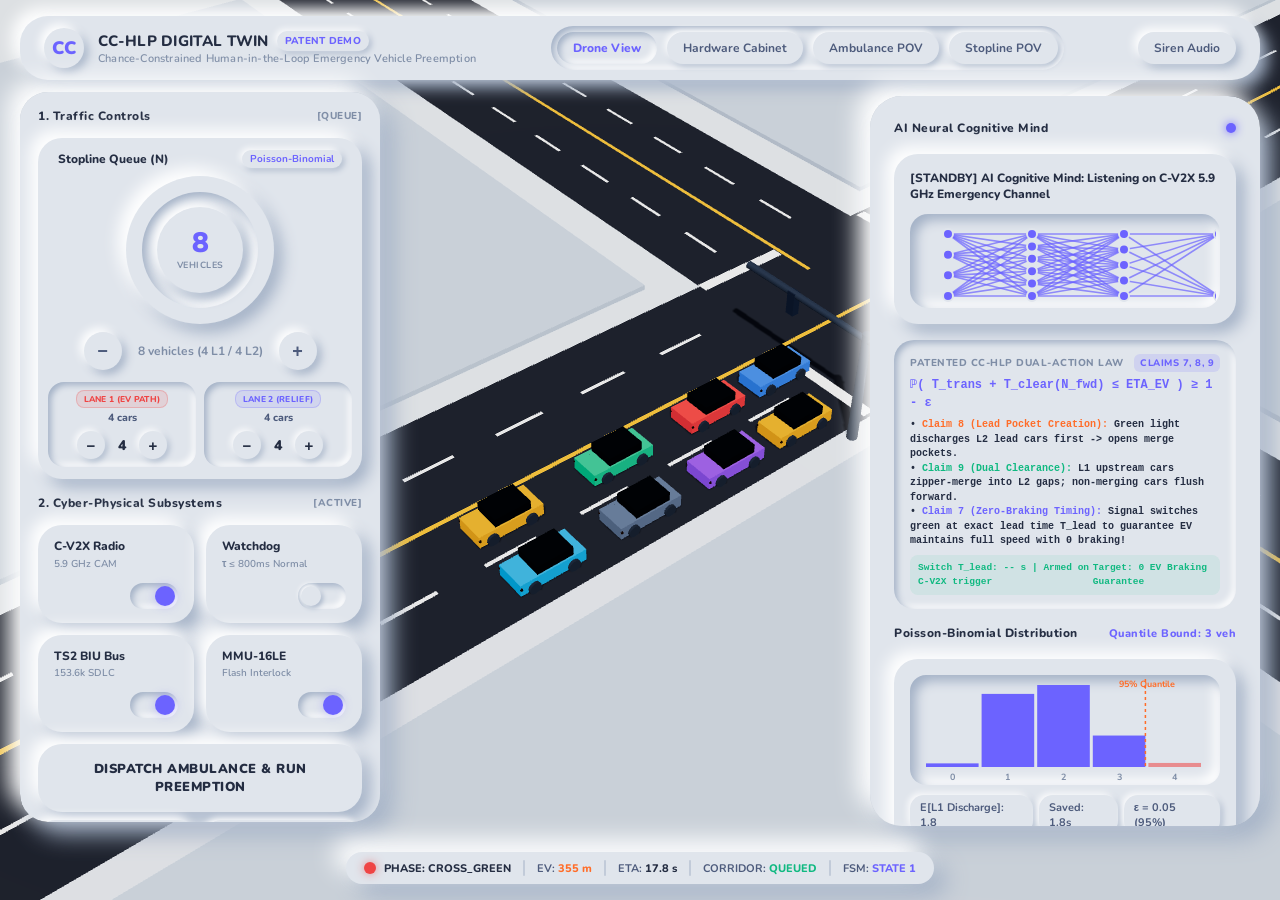
==== commit 1c022805: "fix(ui): adjust panel max-height and telemetry banner padding to eliminate control overlap" ====
--- a/cchlp_digital_twin/index.html
+++ b/cchlp_digital_twin/index.html
@@ -201,11 +201,11 @@
       top: 92px;
       left: 20px;
       width: 360px;
-      max-height: calc(100vh - 116px);
+      max-height: calc(100vh - 170px);
       z-index: 10;
       background: var(--neu-bg);
       border-radius: 28px;
-      padding: 16px 18px 32px 18px;
+      padding: 16px 18px 28px 18px;
       overflow-y: auto;
       box-shadow: var(--shadow-extruded-lg);
       display: flex;
@@ -721,7 +721,7 @@
       top: 96px;
       right: 20px;
       width: 390px;
-      max-height: calc(100vh - 116px);
+      max-height: calc(100vh - 170px);
       z-index: 10;
       background: var(--neu-bg);
       border-radius: 32px;
@@ -893,16 +893,16 @@
        ========================================================================= */
     .telemetry-banner {
       position: absolute;
-      bottom: 20px;
+      bottom: 16px;
       left: 50%;
       transform: translateX(-50%);
       z-index: 20;
       background: var(--neu-bg);
       border-radius: 24px;
-      padding: 9px 20px;
+      padding: 8px 18px;
       display: flex;
       align-items: center;
-      gap: 14px;
+      gap: 12px;
       font-size: 11px;
       font-weight: 700;
       box-shadow: var(--shadow-extruded-lg);
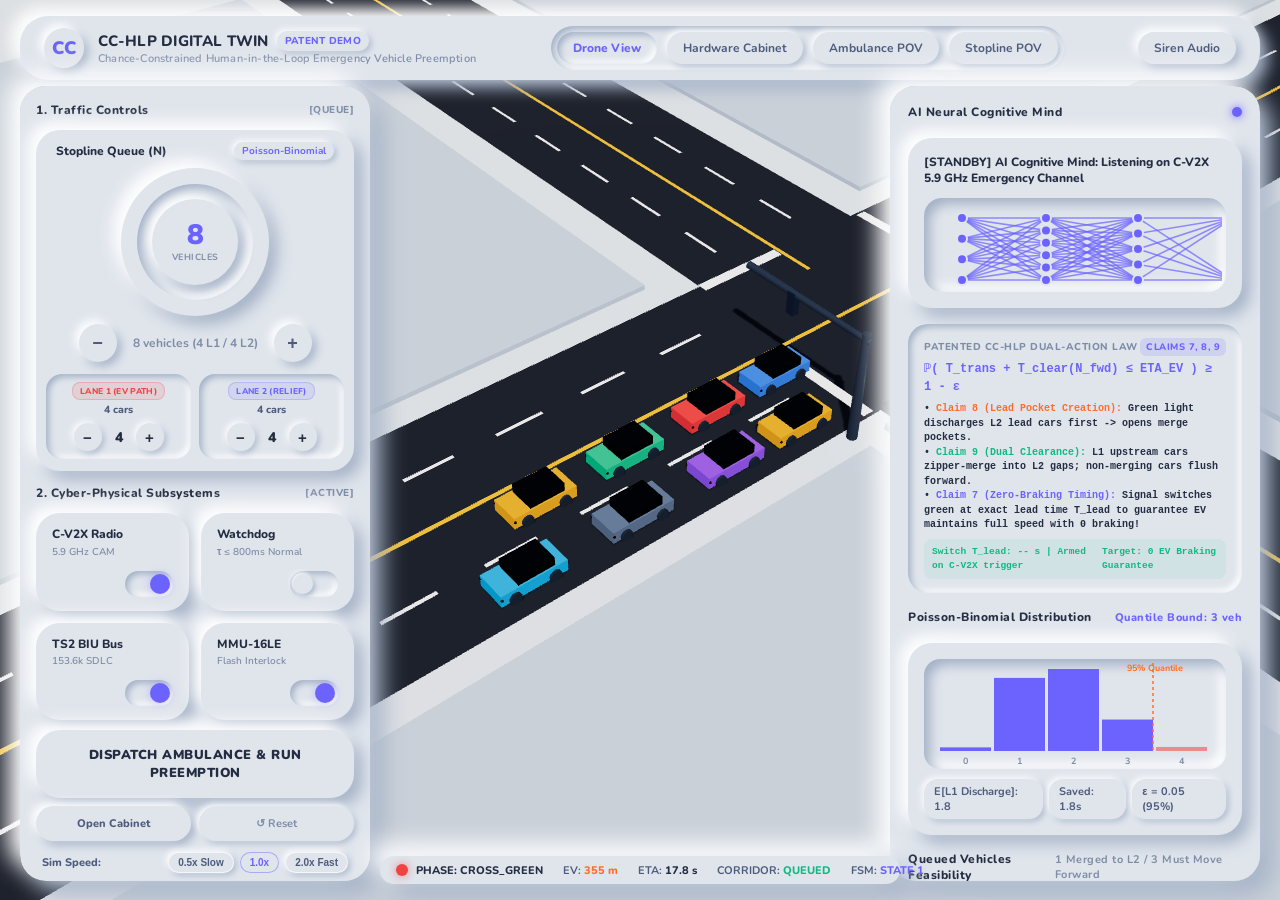
==== commit 456b320f: "fix(ui): eliminate telemetry banner overlap, streamline responsive sidebar layout, and deploy live t" ====
--- a/cchlp_digital_twin/index.html
+++ b/cchlp_digital_twin/index.html
@@ -198,20 +198,39 @@
     /* Left Control Sidebar in Soft Neumorphism */
     .left-panel {
       position: absolute;
-      top: 92px;
+      top: 86px;
       left: 20px;
-      width: 360px;
-      max-height: calc(100vh - 170px);
+      width: 350px;
+      max-height: calc(100vh - 105px);
       z-index: 10;
       background: var(--neu-bg);
-      border-radius: 28px;
-      padding: 16px 18px 28px 18px;
+      border-radius: 26px;
+      padding: 16px 16px 36px 16px;
       overflow-y: auto;
+      overflow-x: hidden;
       box-shadow: var(--shadow-extruded-lg);
       display: flex;
       flex-direction: column;
-      gap: 12px;
+      gap: 10px;
       transition: transform 0.4s cubic-bezier(0.16, 1, 0.3, 1), opacity 0.35s ease;
+    }
+
+    .left-panel::-webkit-scrollbar,
+    .right-panel::-webkit-scrollbar {
+      width: 4px;
+    }
+    .left-panel::-webkit-scrollbar-track,
+    .right-panel::-webkit-scrollbar-track {
+      background: transparent;
+    }
+    .left-panel::-webkit-scrollbar-thumb,
+    .right-panel::-webkit-scrollbar-thumb {
+      background: rgba(148, 163, 184, 0.4);
+      border-radius: 4px;
+    }
+    .left-panel::-webkit-scrollbar-thumb:hover,
+    .right-panel::-webkit-scrollbar-thumb:hover {
+      background: rgba(148, 163, 184, 0.7);
     }
 
     .panel-heading {
@@ -718,19 +737,21 @@
        ========================================================================= */
     .right-panel {
       position: absolute;
-      top: 96px;
+      top: 86px;
       right: 20px;
-      width: 390px;
-      max-height: calc(100vh - 170px);
+      width: 370px;
+      max-height: calc(100vh - 105px);
       z-index: 10;
       background: var(--neu-bg);
-      border-radius: 32px;
-      padding: 24px;
+      border-radius: 26px;
+      padding: 18px 18px 36px 18px;
       overflow-y: auto;
+      overflow-x: hidden;
       box-shadow: var(--shadow-extruded-lg);
       display: flex;
       flex-direction: column;
-      gap: 20px;
+      gap: 12px;
+      transition: transform 0.4s cubic-bezier(0.16, 1, 0.3, 1), opacity 0.35s ease;
     }
 
     /* AI Neural Cognitive Monitor */
@@ -898,17 +919,26 @@
       transform: translateX(-50%);
       z-index: 20;
       background: var(--neu-bg);
-      border-radius: 24px;
-      padding: 8px 18px;
+      border-radius: 20px;
+      padding: 6px 16px;
       display: flex;
       align-items: center;
-      gap: 12px;
+      gap: 10px;
       font-size: 11px;
       font-weight: 700;
       box-shadow: var(--shadow-extruded-lg);
       color: var(--neu-slate);
       white-space: nowrap;
       pointer-events: auto;
+      max-width: calc(100vw - 760px);
+    }
+    @media (max-width: 1180px) {
+      .telemetry-banner {
+        font-size: 10px;
+        padding: 5px 12px;
+        gap: 8px;
+        max-width: calc(100vw - 720px);
+      }
     }
 
     .signal-indicator {
@@ -2776,16 +2806,16 @@
           lblQueue.innerText = `[OK] Corridor Cleared (${fwdCount} Cleared Fwd / ${mergedCount} Yielded to L2)`;
           lblQueue.style.color = 'var(--accent-green)';
         }
-        if (lblSeam) lblSeam.innerText = 'LANE 1 (100% CLEAR - 4.0m)';
-        if (lblLeaveAlign) lblLeaveAlign.innerText = `[OK] ${fwdCount} FORWARD / ${mergedCount} MERGED TO L2`;
+        if (lblSeam) lblSeam.innerText = '100% CLEAR';
+        if (lblLeaveAlign) lblLeaveAlign.innerText = `${fwdCount} FWD / ${mergedCount} YLD`;
         if (patentEv) patentEv.innerText = `${mergedCount} Merged to L2 | 0 EV Braking`;
       } else {
         if (lblQueue) {
           lblQueue.innerText = `Live: ${fwdCount} Cleared Fwd | ${mergedCount} Yielded L2 | ${remainingInL1} In Corridor`;
           lblQueue.style.color = 'var(--accent-purple)';
         }
-        if (lblSeam) lblSeam.innerText = `LANE 1 (${remainingInL1} CLEARING)`;
-        if (lblLeaveAlign) lblLeaveAlign.innerText = `LIVE: ${fwdCount} FORWARD / ${mergedCount} YIELDED TO L2`;
+        if (lblSeam) lblSeam.innerText = `${remainingInL1} CLEARING`;
+        if (lblLeaveAlign) lblLeaveAlign.innerText = `${fwdCount} FWD / ${mergedCount} YLD`;
         if (patentEv) patentEv.innerText = `${mergedCount} Merged to L2 | ${evState.brakingEpisodes} EV Braking`;
       }
     }
